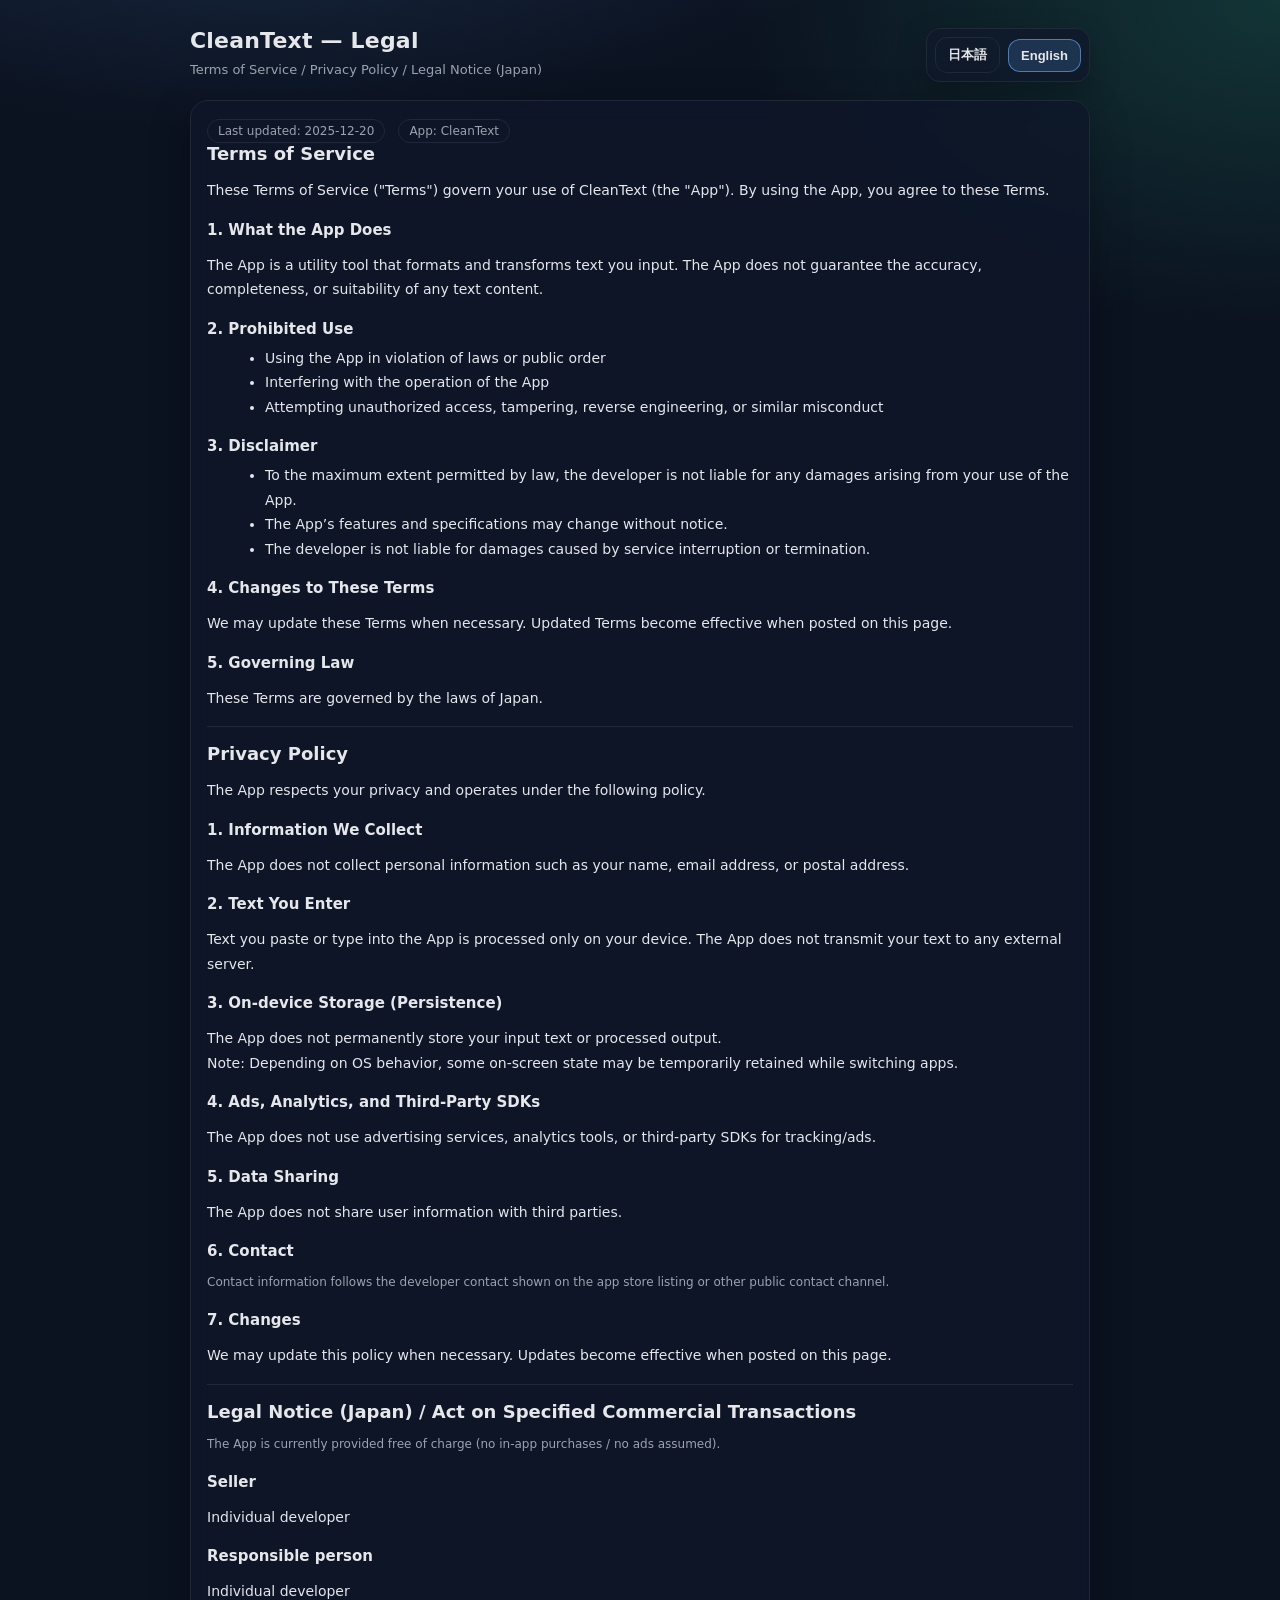
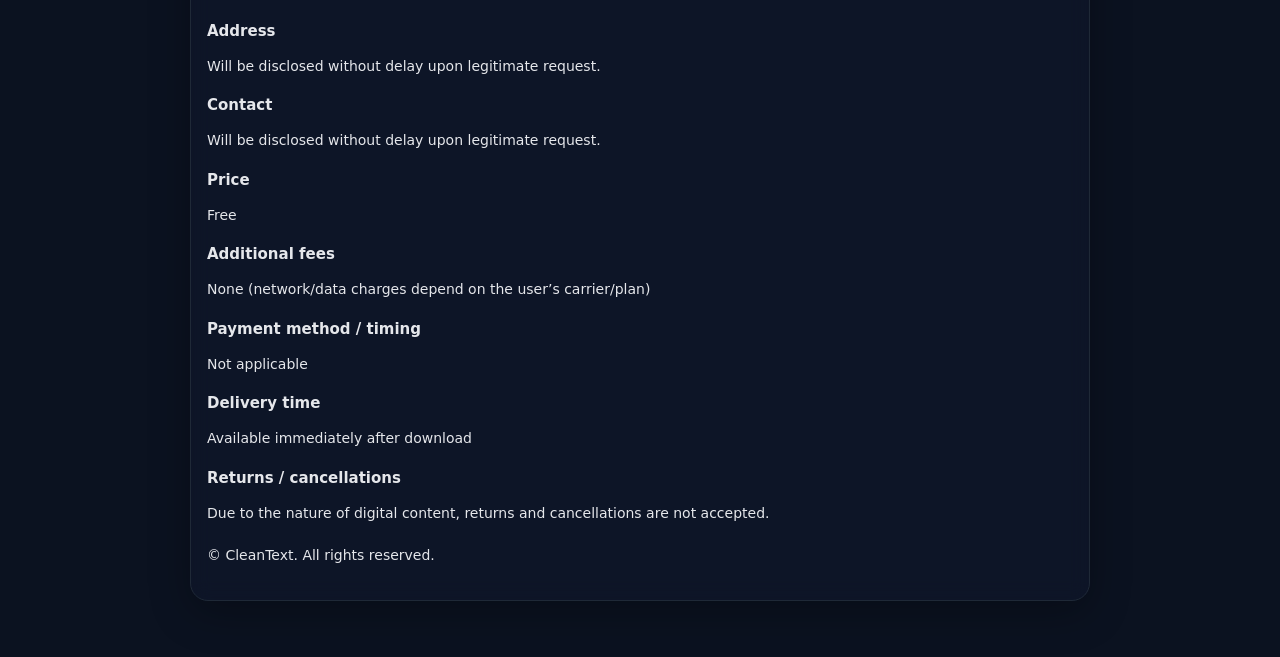
==== index.html @ 70aa7a96 "Add initial HTML structure for CleanText Legal" ====
<!doctype html>
<html lang="ja">
<head>
  <meta charset="utf-8" />
  <meta name="viewport" content="width=device-width,initial-scale=1" />
  <title>CleanText Legal</title>
  <meta name="robots" content="noindex" />
  <style>
    :root{
      --bg:#0b1220;
      --card:#0f172a;
      --text:#e5e7eb;
      --muted:#9ca3af;
      --border:#1f2937;
      --accent:#60a5fa;
      --accent2:#34d399;
    }
    body{
      margin:0;
      font-family: system-ui, -apple-system, Segoe UI, Roboto, Helvetica, Arial, "Noto Sans", "Apple Color Emoji","Segoe UI Emoji";
      background: radial-gradient(1200px 600px at 20% -10%, rgba(96,165,250,.22), transparent 60%),
                  radial-gradient(1000px 600px at 100% 0%, rgba(52,211,153,.18), transparent 55%),
                  var(--bg);
      color:var(--text);
    }
    .wrap{max-width:900px;margin:0 auto;padding:28px 16px 56px;}
    .top{
      display:flex;gap:12px;align-items:center;justify-content:space-between;
      margin-bottom:18px;flex-wrap:wrap;
    }
    .brand{display:flex;flex-direction:column;gap:6px}
    .brand h1{margin:0;font-size:22px;letter-spacing:.2px}
    .brand p{margin:0;color:var(--muted);font-size:13px}
    .lang{
      display:flex;gap:8px;align-items:center;
      background:rgba(15,23,42,.75);border:1px solid var(--border);
      padding:8px;border-radius:14px;
      box-shadow: 0 10px 30px rgba(0,0,0,.25);
    }
    .btn{
      border:1px solid var(--border);
      background:transparent;color:var(--text);
      padding:8px 12px;border-radius:12px;
      cursor:pointer;font-weight:600;font-size:13px;
    }
    .btn.active{
      border-color:rgba(96,165,250,.65);
      background:rgba(96,165,250,.18);
    }
    .card{
      background:rgba(15,23,42,.78);
      border:1px solid var(--border);
      border-radius:18px;
      padding:18px 16px;
      box-shadow: 0 12px 40px rgba(0,0,0,.28);
      backdrop-filter: blur(10px);
      margin-top:14px;
    }
    h2{margin:0 0 10px;font-size:18px}
    h3{margin:18px 0 8px;font-size:15px}
    p,li{color:var(--text);line-height:1.75;font-size:14px}
    .muted{color:var(--muted);font-size:12px}
    ul{margin:8px 0 0 18px}
    a{color:var(--accent);text-decoration:none}
    a:hover{text-decoration:underline}
    .footer{margin-top:18px;color:var(--muted);font-size:12px}
    .pill{
      display:inline-block;
      padding:4px 10px;
      border:1px solid var(--border);
      border-radius:999px;
      font-size:12px;
      color:var(--muted);
      margin-right:8px;
    }
    .divider{height:1px;background:var(--border);margin:16px 0;}
  </style>
</head>

<body>
  <div class="wrap">
    <div class="top">
      <div class="brand">
        <h1>CleanText — Legal</h1>
        <p class="muted">Terms of Service / Privacy Policy / Legal Notice (Japan)</p>
      </div>

      <div class="lang" role="tablist" aria-label="Language switch">
        <button class="btn" id="btn-ja" type="button">日本語</button>
        <button class="btn" id="btn-en" type="button">English</button>
      </div>
    </div>

    <!-- 日本語 -->
    <section id="content-ja" class="card" lang="ja">
      <div>
        <span class="pill">最終更新日：2025-12-20</span>
        <span class="pill">アプリ：CleanText</span>
      </div>

      <h2>利用規約</h2>
      <p>
        この利用規約（以下「本規約」）は、本アプリ「CleanText」（以下「本アプリ」）の利用条件を定めるものです。
        ユーザーは、本規約に同意した上で本アプリを利用するものとします。
      </p>

      <h3>第1条（サービス内容）</h3>
      <p>
        本アプリは、ユーザーが入力したテキストを整形・加工するためのツールです。
        本アプリは、入力テキストの内容や意味、正確性、有用性等を保証するものではありません。
      </p>

      <h3>第2条（禁止事項）</h3>
      <ul>
        <li>法令または公序良俗に違反する行為</li>
        <li>本アプリの運営を妨害する行為</li>
        <li>不正アクセス、改ざん、リバースエンジニアリング等の不正行為（またはその試み）</li>
      </ul>

      <h3>第3条（免責事項）</h3>
      <ul>
        <li>本アプリの利用によりユーザーに生じたいかなる損害についても、運営者は責任を負いません。</li>
        <li>本アプリの機能・仕様は予告なく変更される場合があります。</li>
        <li>本アプリの提供中断または終了により生じた損害についても、運営者は責任を負いません。</li>
      </ul>

      <h3>第4条（規約の変更）</h3>
      <p>
        運営者は、必要に応じて本規約を変更することができます。変更後の本規約は、本ページに掲載された時点で効力を生じます。
      </p>

      <h3>第5条（準拠法）</h3>
      <p>本規約は日本法に準拠します。</p>

      <div class="divider"></div>

      <h2>プライバシーポリシー</h2>
      <p>
        本アプリは、ユーザーのプライバシーを尊重し、以下の方針に基づいて運営されます。
      </p>

      <h3>1. 取得する情報</h3>
      <p>本アプリは、氏名、メールアドレス、住所等の個人情報を取得しません。</p>

      <h3>2. 入力テキストの取り扱い</h3>
      <p>
        本アプリで入力されたテキストは、端末内でのみ処理されます。入力テキストが外部サーバーへ送信されることはありません。
      </p>

      <h3>3. 端末内保存（永続化）について</h3>
      <p>
        本アプリは、入力テキストや処理結果を端末内に保存（永続化）しません。<br/>
        ※OSの仕様により、アプリ切り替え中の一時的な表示状態が保持される場合があります。
      </p>

      <h3>4. 広告・解析・外部SDK</h3>
      <p>
        本アプリは、広告配信サービス、利用状況解析ツール、外部SDK（分析・広告目的）を使用していません。
      </p>

      <h3>5. 第三者提供</h3>
      <p>本アプリは、ユーザーに関する情報を第三者へ提供しません。</p>

      <h3>6. お問い合わせ</h3>
      <p class="muted">
        ※連絡先（メール等）は、ストア上の開発者連絡先、または運営者の公開窓口に準じます。
      </p>

      <h3>7. 改定</h3>
      <p>本ポリシーは、必要に応じて変更される場合があります。変更後の内容は、本ページへの掲載時点から適用されます。</p>

      <div class="divider"></div>

      <h2>特定商取引法に基づく表記</h2>
      <p class="muted">※本アプリは現時点では無料で提供されています（アプリ内課金・広告なし想定）。</p>

      <h3>販売事業者名</h3>
      <p>個人開発者</p>

      <h3>運営責任者</h3>
      <p>個人開発者</p>

      <h3>所在地</h3>
      <p>請求があった場合、遅滞なく開示します。</p>

      <h3>連絡先</h3>
      <p>請求があった場合、遅滞なく開示します。</p>

      <h3>販売価格</h3>
      <p>無料</p>

      <h3>商品代金以外の必要料金</h3>
      <p>なし（通信費等はユーザーの契約内容に従います）</p>

      <h3>支払方法・支払時期</h3>
      <p>該当なし</p>

      <h3>提供時期</h3>
      <p>ダウンロード後、即時利用可能</p>

      <h3>返品・キャンセル</h3>
      <p>デジタルコンテンツの性質上、返品・キャンセルはできません。</p>

      <div class="footer">
        <p>© CleanText. All rights reserved.</p>
      </div>
    </section>

    <!-- English -->
    <section id="content-en" class="card" lang="en" style="display:none;">
      <div>
        <span class="pill">Last updated: 2025-12-20</span>
        <span class="pill">App: CleanText</span>
      </div>

      <h2>Terms of Service</h2>
      <p>
        These Terms of Service ("Terms") govern your use of CleanText (the "App").
        By using the App, you agree to these Terms.
      </p>

      <h3>1. What the App Does</h3>
      <p>
        The App is a utility tool that formats and transforms text you input.
        The App does not guarantee the accuracy, completeness, or suitability of any text content.
      </p>

      <h3>2. Prohibited Use</h3>
      <ul>
        <li>Using the App in violation of laws or public order</li>
        <li>Interfering with the operation of the App</li>
        <li>Attempting unauthorized access, tampering, reverse engineering, or similar misconduct</li>
      </ul>

      <h3>3. Disclaimer</h3>
      <ul>
        <li>To the maximum extent permitted by law, the developer is not liable for any damages arising from your use of the App.</li>
        <li>The App’s features and specifications may change without notice.</li>
        <li>The developer is not liable for damages caused by service interruption or termination.</li>
      </ul>

      <h3>4. Changes to These Terms</h3>
      <p>
        We may update these Terms when necessary. Updated Terms become effective when posted on this page.
      </p>

      <h3>5. Governing Law</h3>
      <p>These Terms are governed by the laws of Japan.</p>

      <div class="divider"></div>

      <h2>Privacy Policy</h2>
      <p>The App respects your privacy and operates under the following policy.</p>

      <h3>1. Information We Collect</h3>
      <p>The App does not collect personal information such as your name, email address, or postal address.</p>

      <h3>2. Text You Enter</h3>
      <p>
        Text you paste or type into the App is processed only on your device.
        The App does not transmit your text to any external server.
      </p>

      <h3>3. On-device Storage (Persistence)</h3>
      <p>
        The App does not permanently store your input text or processed output.<br/>
        Note: Depending on OS behavior, some on-screen state may be temporarily retained while switching apps.
      </p>

      <h3>4. Ads, Analytics, and Third-Party SDKs</h3>
      <p>The App does not use advertising services, analytics tools, or third-party SDKs for tracking/ads.</p>

      <h3>5. Data Sharing</h3>
      <p>The App does not share user information with third parties.</p>

      <h3>6. Contact</h3>
      <p class="muted">Contact information follows the developer contact shown on the app store listing or other public contact channel.</p>

      <h3>7. Changes</h3>
      <p>We may update this policy when necessary. Updates become effective when posted on this page.</p>

      <div class="divider"></div>

      <h2>Legal Notice (Japan) / Act on Specified Commercial Transactions</h2>
      <p class="muted">The App is currently provided free of charge (no in-app purchases / no ads assumed).</p>

      <h3>Seller</h3>
      <p>Individual developer</p>

      <h3>Responsible person</h3>
      <p>Individual developer</p>

      <h3>Address</h3>
      <p>Will be disclosed without delay upon legitimate request.</p>

      <h3>Contact</h3>
      <p>Will be disclosed without delay upon legitimate request.</p>

      <h3>Price</h3>
      <p>Free</p>

      <h3>Additional fees</h3>
      <p>None (network/data charges depend on the user’s carrier/plan)</p>

      <h3>Payment method / timing</h3>
      <p>Not applicable</p>

      <h3>Delivery time</h3>
      <p>Available immediately after download</p>

      <h3>Returns / cancellations</h3>
      <p>Due to the nature of digital content, returns and cancellations are not accepted.</p>

      <div class="footer">
        <p>© CleanText. All rights reserved.</p>
      </div>
    </section>

  </div>

  <script>
    const btnJa = document.getElementById('btn-ja');
    const btnEn = document.getElementById('btn-en');
    const ja = document.getElementById('content-ja');
    const en = document.getElementById('content-en');

    function setLang(lang){
      const isJa = lang === 'ja';
      ja.style.display = isJa ? '' : 'none';
      en.style.display = isJa ? 'none' : '';
      btnJa.classList.toggle('active', isJa);
      btnEn.classList.toggle('active', !isJa);
      document.documentElement.lang = isJa ? 'ja' : 'en';
      localStorage.setItem('cleantext_lang', lang);
    }

    btnJa.addEventListener('click', () => setLang('ja'));
    btnEn.addEventListener('click', () => setLang('en'));

    const saved = localStorage.getItem('cleantext_lang');
    const prefersJa = (navigator.language || '').toLowerCase().startsWith('ja');
    setLang(saved || (prefersJa ? 'ja' : 'en'));
  </script>
</body>
</html>
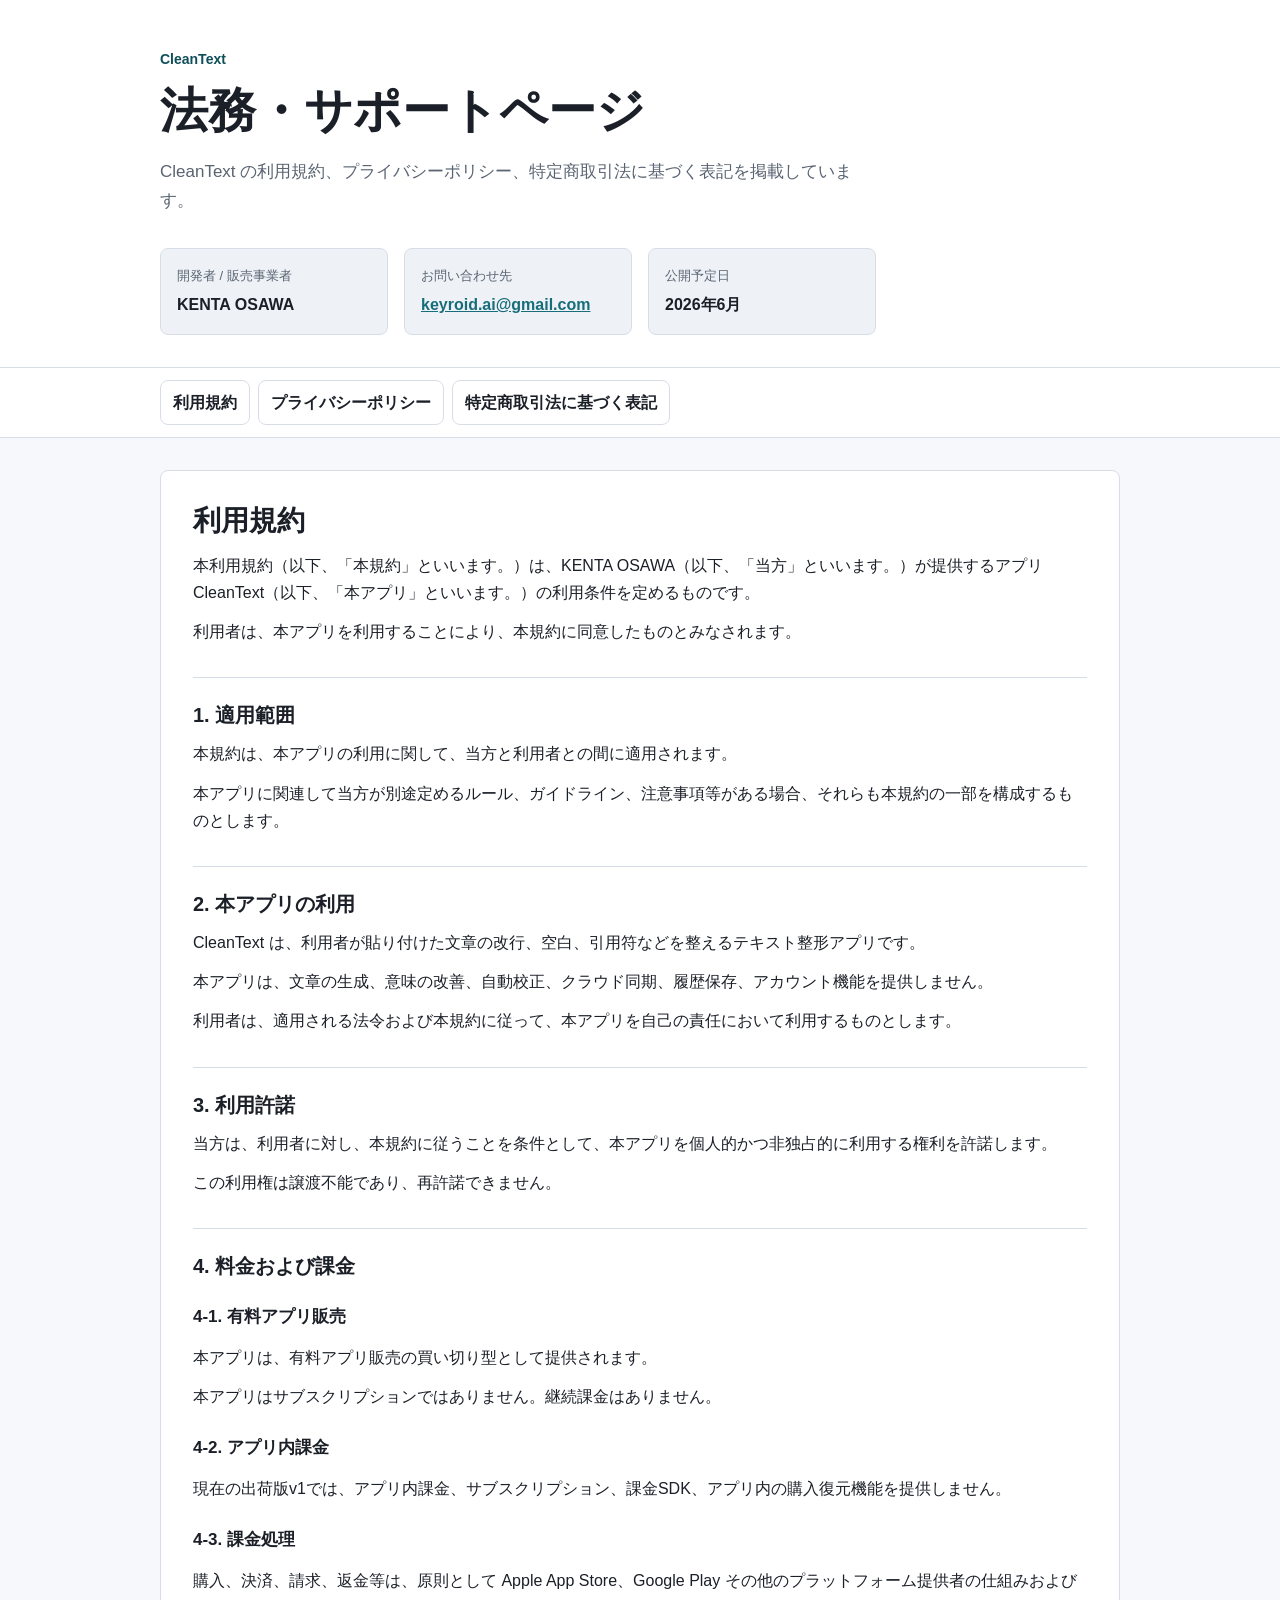
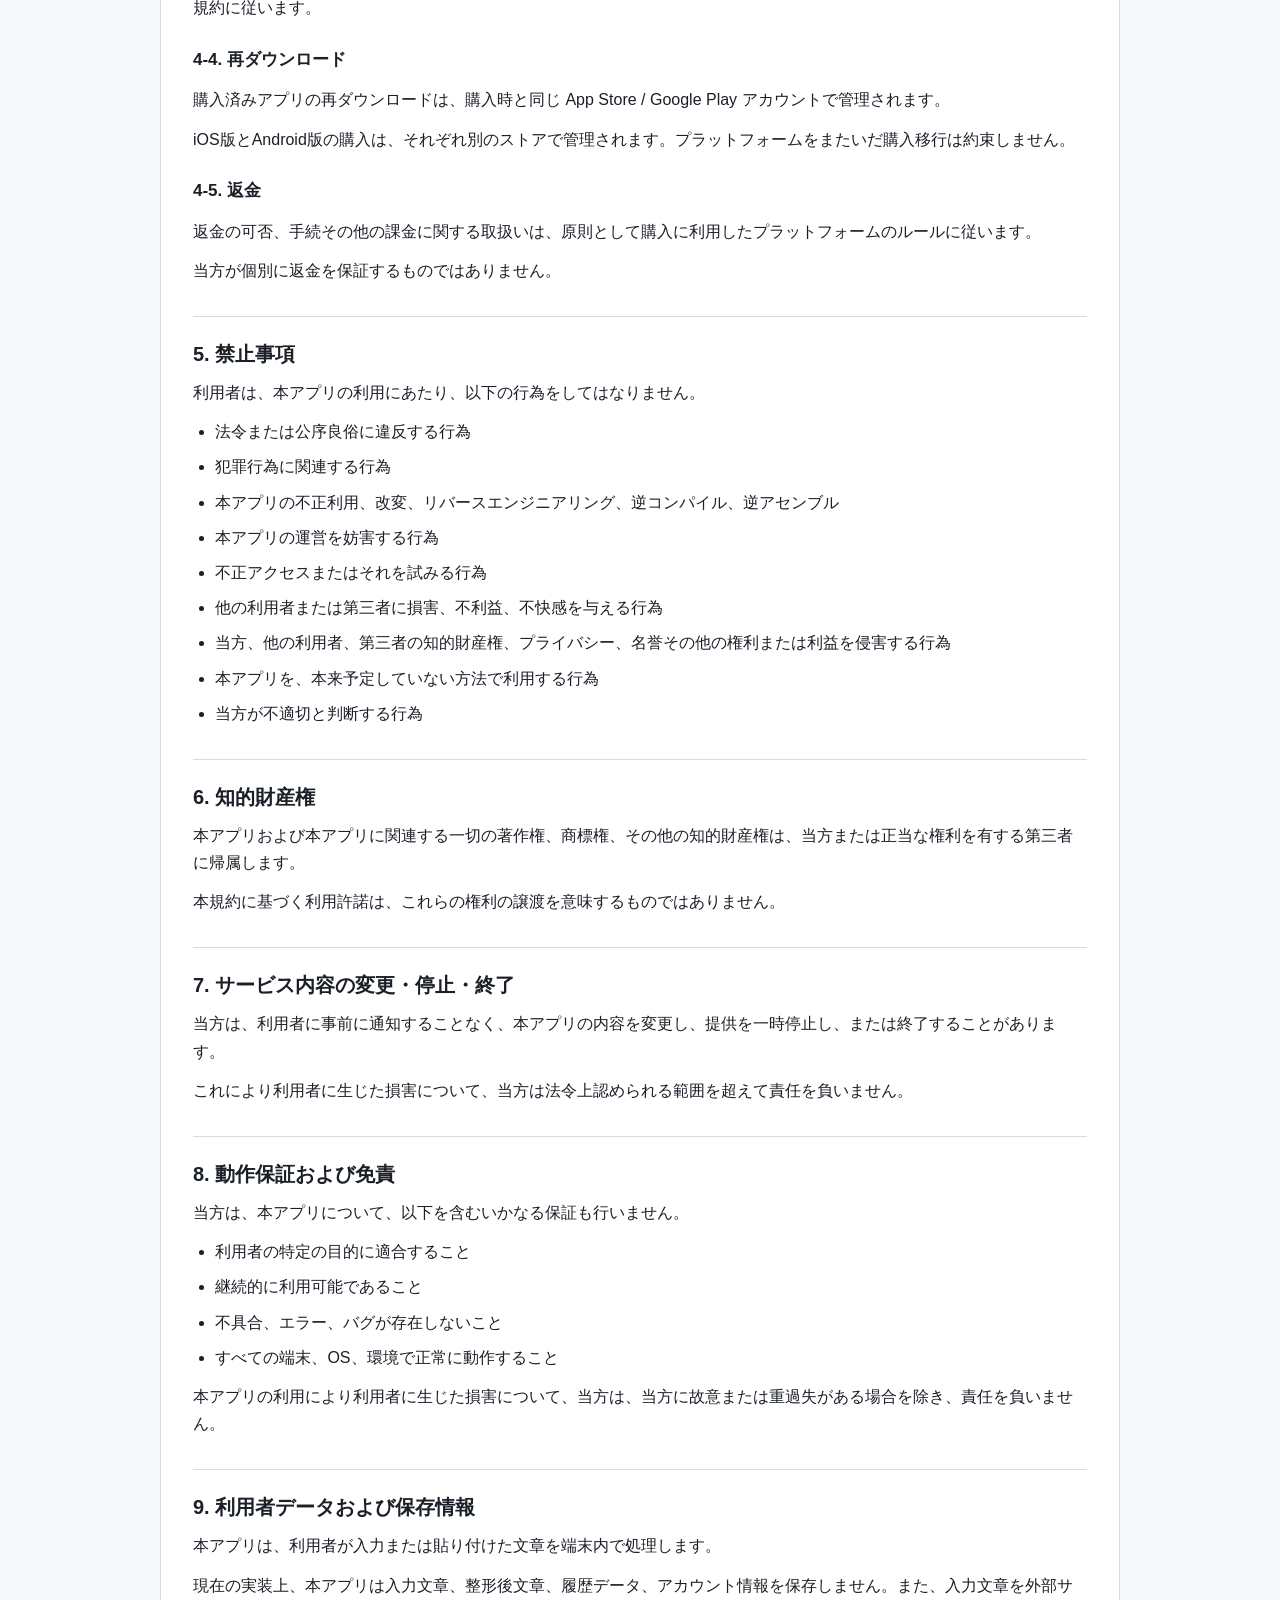
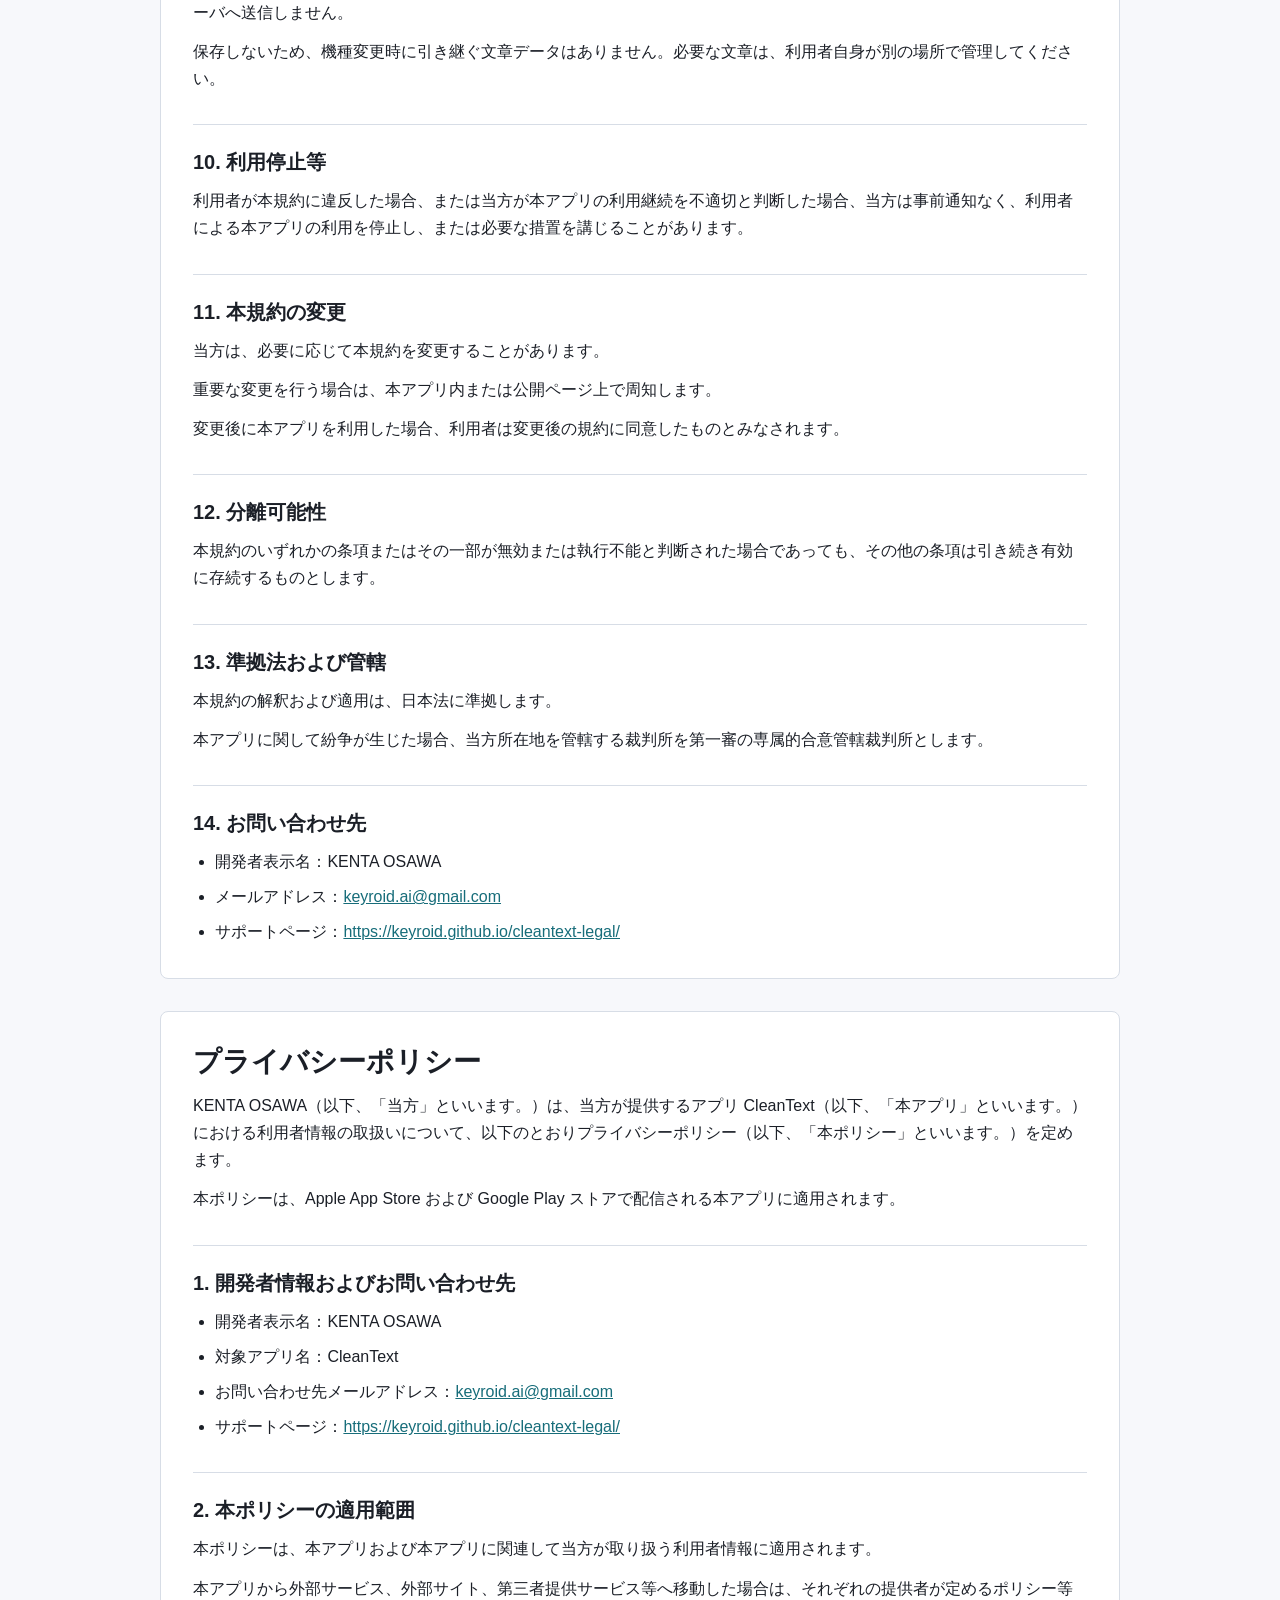
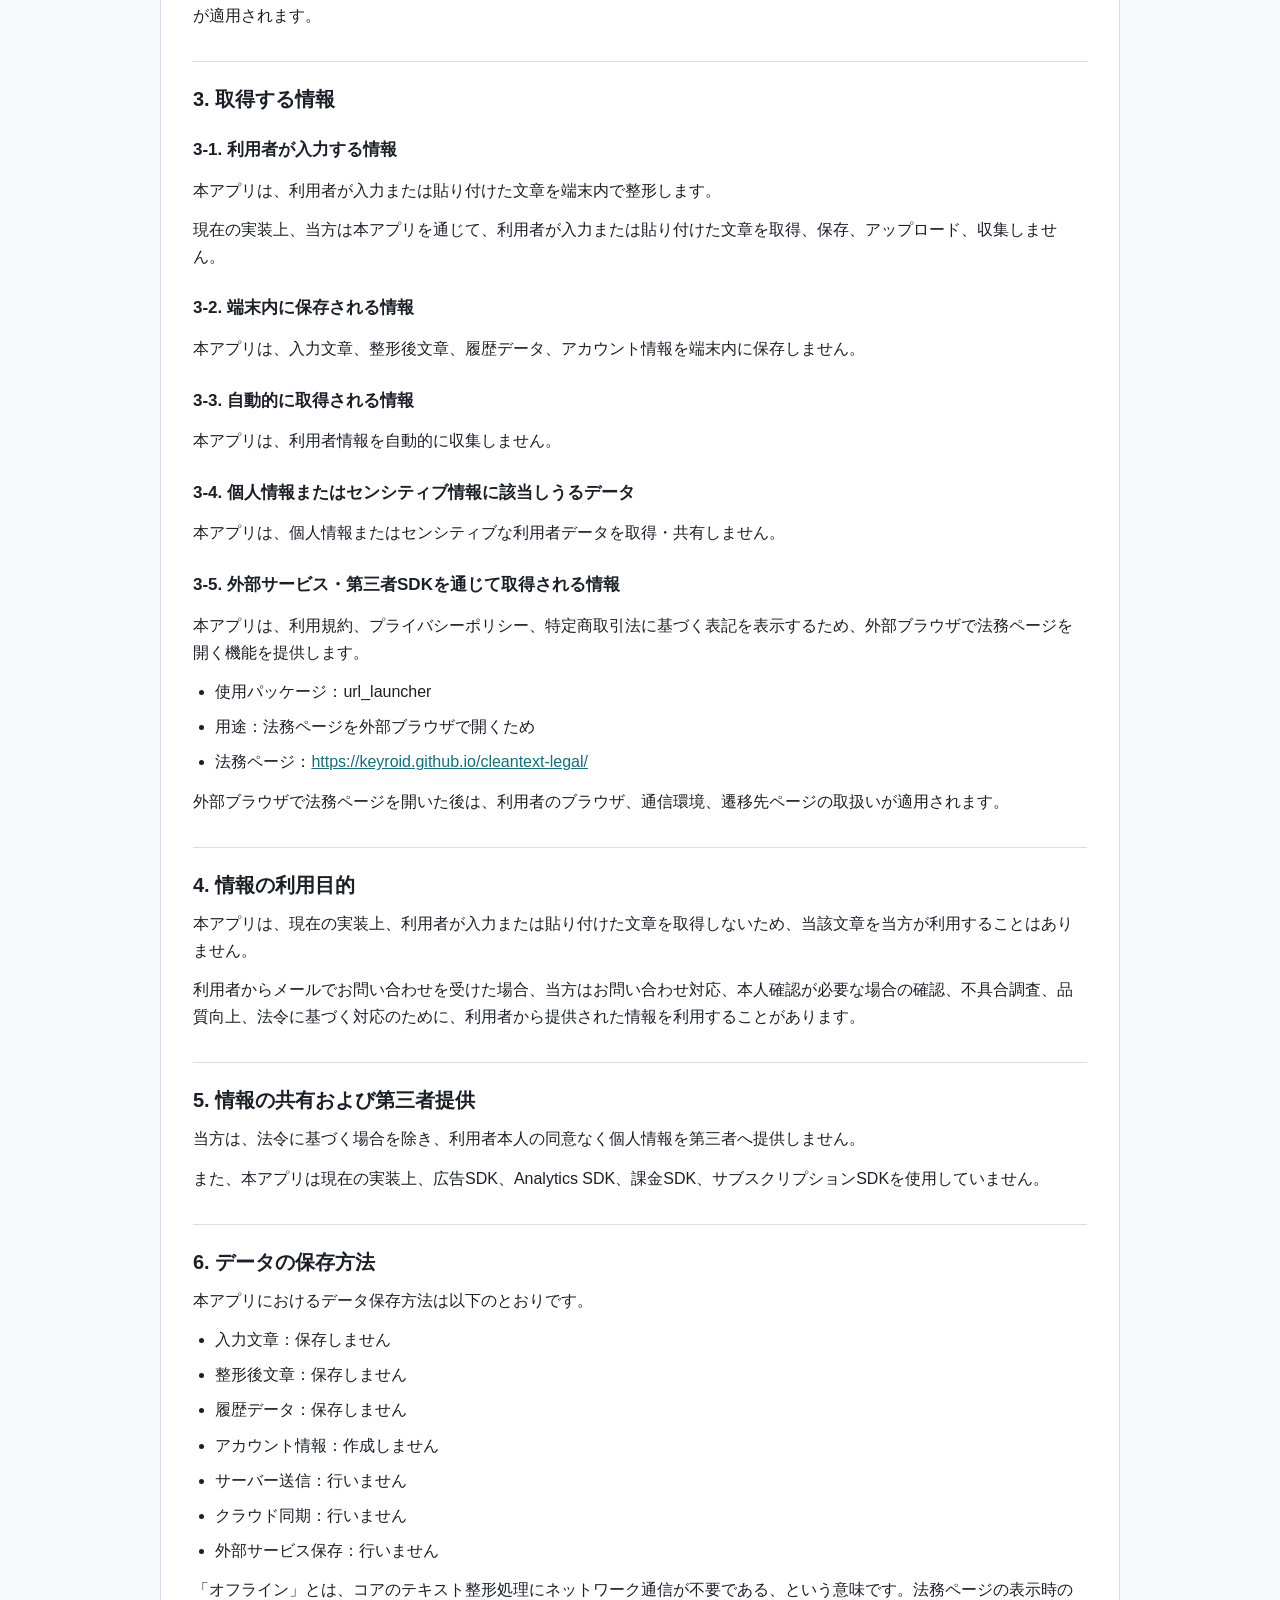
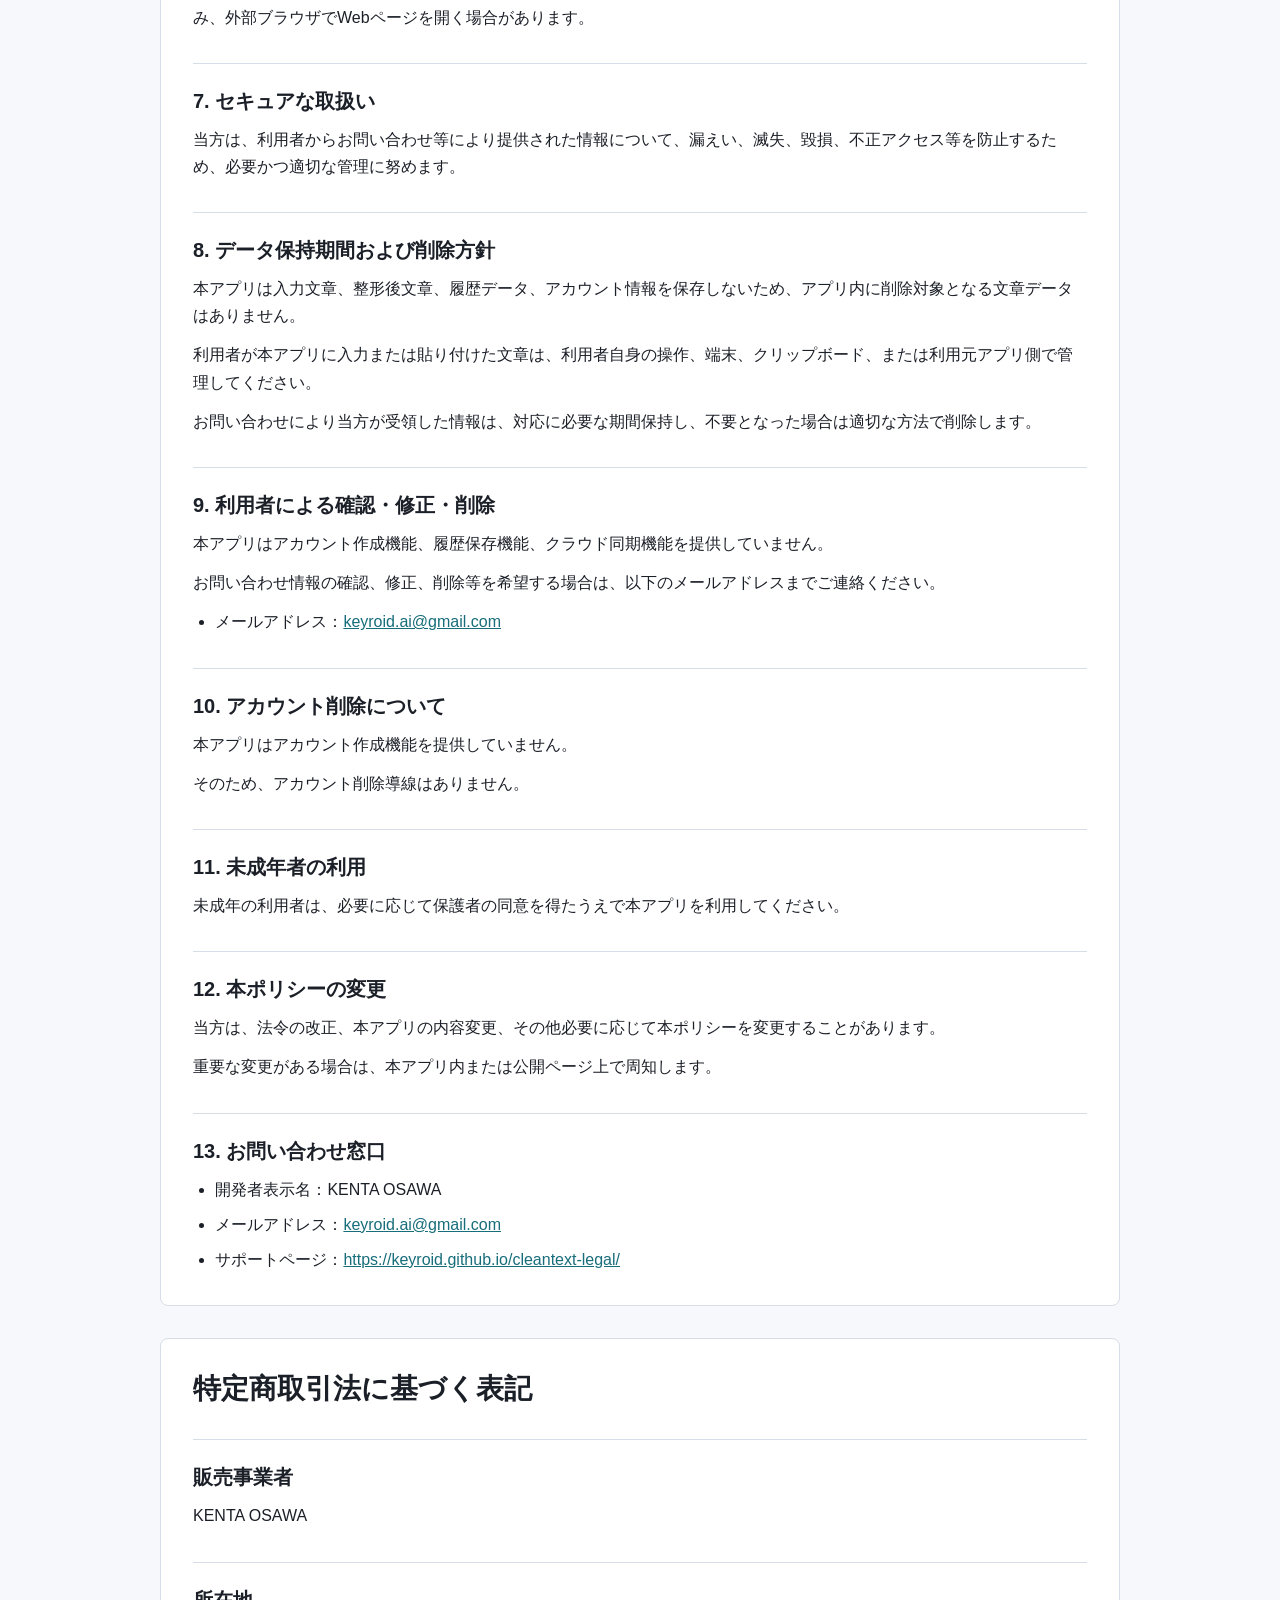
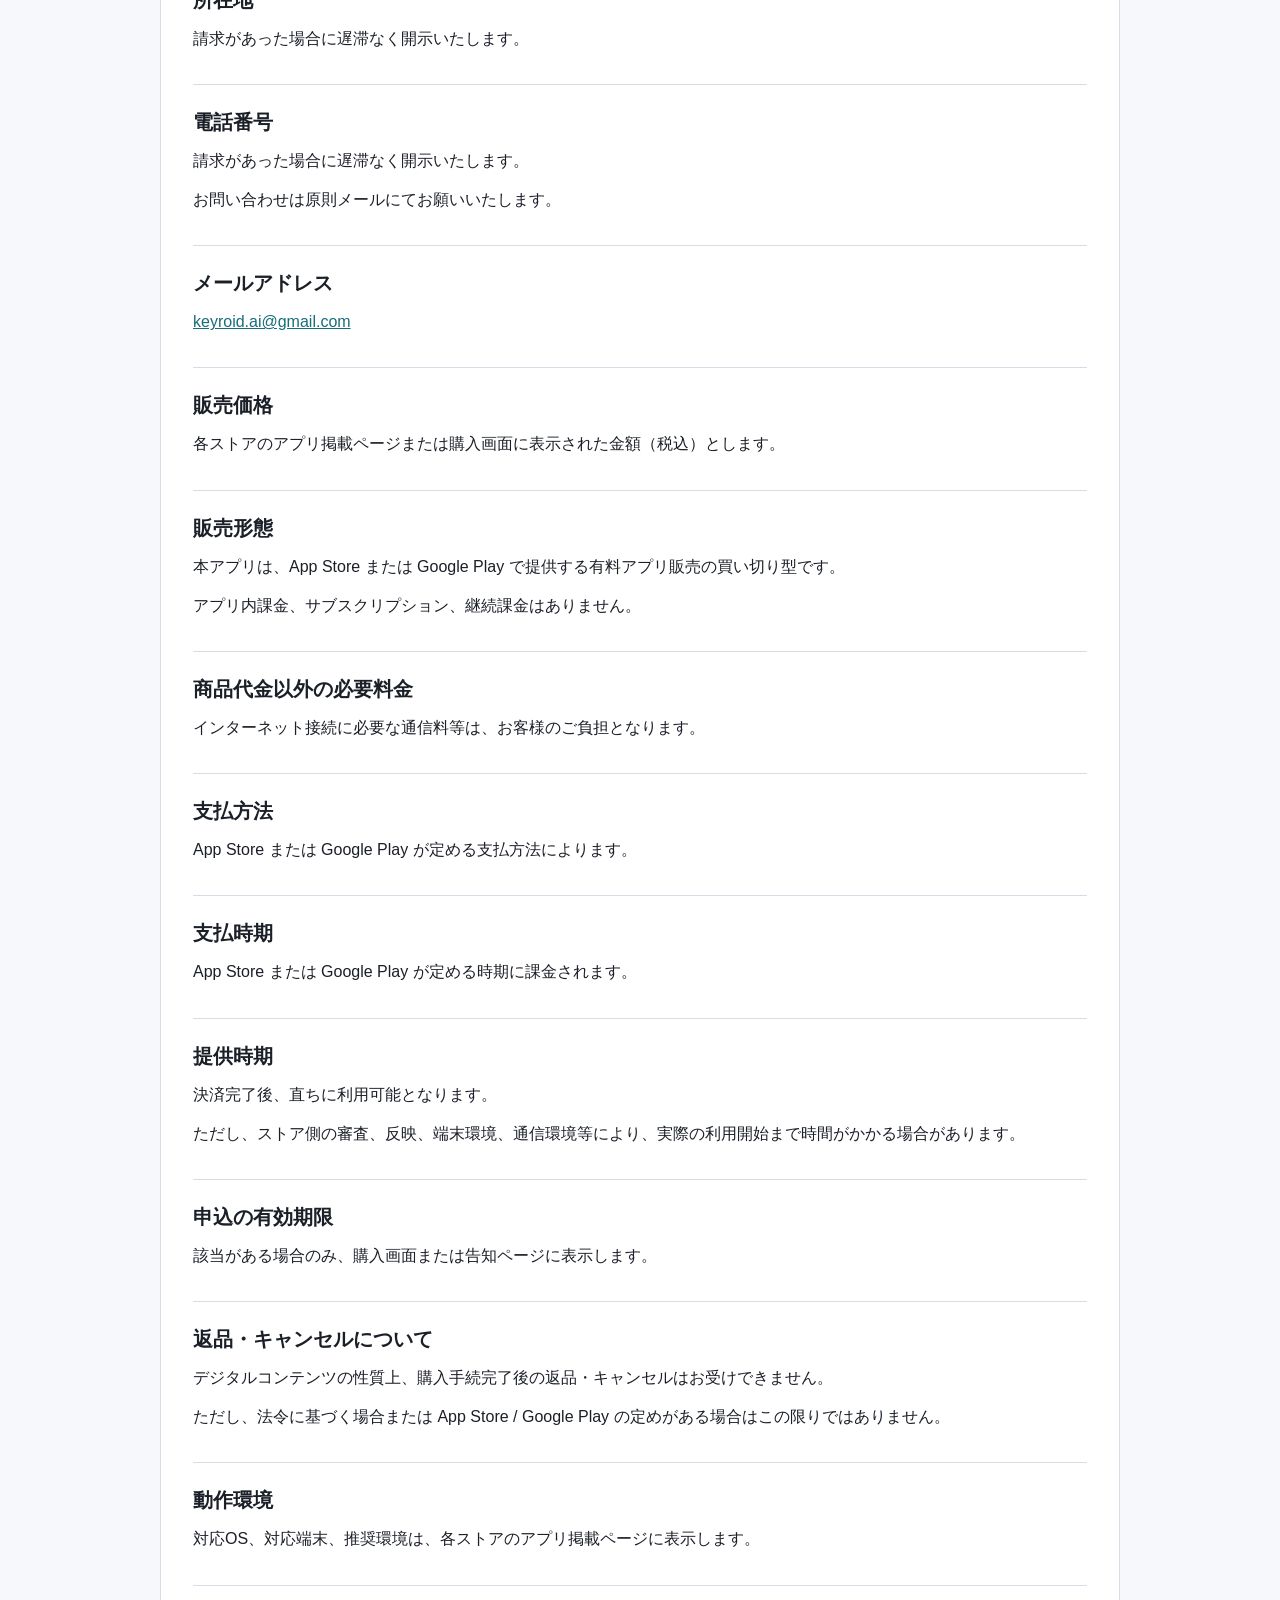
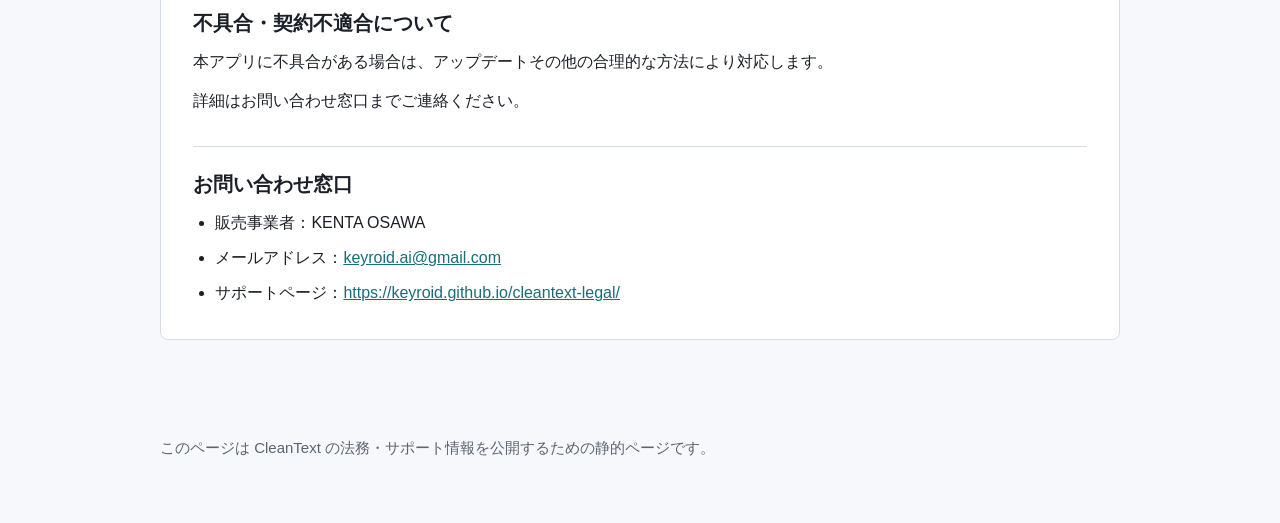
==== commit 3a5fbe87: "Update CleanText legal page" ====
--- a/index.html
+++ b/index.html
@@ -1,345 +1,542 @@
 <!doctype html>
 <html lang="ja">
-<head>
-  <meta charset="utf-8" />
-  <meta name="viewport" content="width=device-width,initial-scale=1" />
-  <title>CleanText Legal</title>
-  <meta name="robots" content="noindex" />
-  <style>
-    :root{
-      --bg:#0b1220;
-      --card:#0f172a;
-      --text:#e5e7eb;
-      --muted:#9ca3af;
-      --border:#1f2937;
-      --accent:#60a5fa;
-      --accent2:#34d399;
-    }
-    body{
-      margin:0;
-      font-family: system-ui, -apple-system, Segoe UI, Roboto, Helvetica, Arial, "Noto Sans", "Apple Color Emoji","Segoe UI Emoji";
-      background: radial-gradient(1200px 600px at 20% -10%, rgba(96,165,250,.22), transparent 60%),
-                  radial-gradient(1000px 600px at 100% 0%, rgba(52,211,153,.18), transparent 55%),
-                  var(--bg);
-      color:var(--text);
-    }
-    .wrap{max-width:900px;margin:0 auto;padding:28px 16px 56px;}
-    .top{
-      display:flex;gap:12px;align-items:center;justify-content:space-between;
-      margin-bottom:18px;flex-wrap:wrap;
-    }
-    .brand{display:flex;flex-direction:column;gap:6px}
-    .brand h1{margin:0;font-size:22px;letter-spacing:.2px}
-    .brand p{margin:0;color:var(--muted);font-size:13px}
-    .lang{
-      display:flex;gap:8px;align-items:center;
-      background:rgba(15,23,42,.75);border:1px solid var(--border);
-      padding:8px;border-radius:14px;
-      box-shadow: 0 10px 30px rgba(0,0,0,.25);
-    }
-    .btn{
-      border:1px solid var(--border);
-      background:transparent;color:var(--text);
-      padding:8px 12px;border-radius:12px;
-      cursor:pointer;font-weight:600;font-size:13px;
-    }
-    .btn.active{
-      border-color:rgba(96,165,250,.65);
-      background:rgba(96,165,250,.18);
-    }
-    .card{
-      background:rgba(15,23,42,.78);
-      border:1px solid var(--border);
-      border-radius:18px;
-      padding:18px 16px;
-      box-shadow: 0 12px 40px rgba(0,0,0,.28);
-      backdrop-filter: blur(10px);
-      margin-top:14px;
-    }
-    h2{margin:0 0 10px;font-size:18px}
-    h3{margin:18px 0 8px;font-size:15px}
-    p,li{color:var(--text);line-height:1.75;font-size:14px}
-    .muted{color:var(--muted);font-size:12px}
-    ul{margin:8px 0 0 18px}
-    a{color:var(--accent);text-decoration:none}
-    a:hover{text-decoration:underline}
-    .footer{margin-top:18px;color:var(--muted);font-size:12px}
-    .pill{
-      display:inline-block;
-      padding:4px 10px;
-      border:1px solid var(--border);
-      border-radius:999px;
-      font-size:12px;
-      color:var(--muted);
-      margin-right:8px;
-    }
-    .divider{height:1px;background:var(--border);margin:16px 0;}
-  </style>
-</head>
-
-<body>
-  <div class="wrap">
-    <div class="top">
-      <div class="brand">
-        <h1>CleanText — Legal</h1>
-        <p class="muted">Terms of Service / Privacy Policy / Legal Notice (Japan)</p>
+  <head>
+    <meta charset="utf-8">
+    <meta name="viewport" content="width=device-width, initial-scale=1">
+    <title>CleanText 法務・サポートページ</title>
+    <meta
+      name="description"
+      content="CleanText の利用規約、プライバシーポリシー、特定商取引法に基づく表記を掲載しています。"
+    >
+    <style>
+      :root {
+        color-scheme: light;
+        --background: #f7f8fb;
+        --surface: #ffffff;
+        --surface-muted: #eef2f6;
+        --text: #1b1f27;
+        --text-muted: #5a6472;
+        --border: #d7dde6;
+        --accent: #176d7a;
+        --accent-strong: #0f4f59;
+        --max-width: 960px;
+        --space-1: 4px;
+        --space-2: 8px;
+        --space-3: 12px;
+        --space-4: 16px;
+        --space-6: 24px;
+        --space-8: 32px;
+        --space-12: 48px;
+      }
+
+      * {
+        box-sizing: border-box;
+      }
+
+      html {
+        scroll-behavior: smooth;
+      }
+
+      body {
+        margin: 0;
+        background: var(--background);
+        color: var(--text);
+        font-family:
+          -apple-system, BlinkMacSystemFont, "Segoe UI", sans-serif;
+        font-size: 16px;
+        line-height: 1.7;
+      }
+
+      a {
+        color: var(--accent);
+      }
+
+      a:hover,
+      a:focus {
+        color: var(--accent-strong);
+      }
+
+      .page-header {
+        background: var(--surface);
+        border-bottom: 1px solid var(--border);
+      }
+
+      .header-inner,
+      main,
+      .page-footer {
+        width: min(100% - 32px, var(--max-width));
+        margin-inline: auto;
+      }
+
+      .header-inner {
+        padding: var(--space-12) 0 var(--space-8);
+      }
+
+      .eyebrow {
+        margin: 0 0 var(--space-2);
+        color: var(--accent-strong);
+        font-size: 0.875rem;
+        font-weight: 700;
+        letter-spacing: 0;
+      }
+
+      h1,
+      h2,
+      h3 {
+        line-height: 1.3;
+      }
+
+      h1 {
+        margin: 0;
+        font-size: clamp(2rem, 6vw, 3rem);
+      }
+
+      .lead {
+        max-width: 720px;
+        margin: var(--space-4) 0 0;
+        color: var(--text-muted);
+        font-size: 1.0625rem;
+      }
+
+      .summary {
+        display: grid;
+        grid-template-columns: repeat(4, minmax(0, 1fr));
+        gap: var(--space-4);
+        margin-top: var(--space-8);
+      }
+
+      .summary-item {
+        min-width: 0;
+        padding: var(--space-4);
+        border: 1px solid var(--border);
+        border-radius: 8px;
+        background: var(--surface-muted);
+      }
+
+      .summary-label {
+        margin: 0;
+        color: var(--text-muted);
+        font-size: 0.8125rem;
+      }
+
+      .summary-value {
+        margin: var(--space-1) 0 0;
+        overflow-wrap: anywhere;
+        font-weight: 700;
+      }
+
+      .document-nav {
+        position: sticky;
+        top: 0;
+        z-index: 1;
+        background: rgba(255, 255, 255, 0.96);
+        border-bottom: 1px solid var(--border);
+      }
+
+      .document-nav ul {
+        display: flex;
+        flex-wrap: wrap;
+        gap: var(--space-2);
+        width: min(100% - 32px, var(--max-width));
+        margin: 0 auto;
+        padding: var(--space-3) 0;
+        list-style: none;
+      }
+
+      .document-nav a {
+        display: inline-flex;
+        min-height: 44px;
+        align-items: center;
+        padding: var(--space-2) var(--space-3);
+        border: 1px solid var(--border);
+        border-radius: 8px;
+        background: var(--surface);
+        color: var(--text);
+        font-weight: 700;
+        text-decoration: none;
+      }
+
+      .document-nav a:hover,
+      .document-nav a:focus {
+        border-color: var(--accent);
+        color: var(--accent-strong);
+      }
+
+      main {
+        padding: var(--space-8) 0 var(--space-12);
+      }
+
+      .document {
+        margin-top: var(--space-8);
+        padding: var(--space-8);
+        border: 1px solid var(--border);
+        border-radius: 8px;
+        background: var(--surface);
+      }
+
+      .document:first-child {
+        margin-top: 0;
+      }
+
+      .document h2 {
+        margin: 0 0 var(--space-2);
+        font-size: 1.75rem;
+      }
+
+      .updated {
+        margin: 0 0 var(--space-6);
+        color: var(--text-muted);
+      }
+
+      .document h3 {
+        margin: var(--space-8) 0 var(--space-2);
+        padding-top: var(--space-6);
+        border-top: 1px solid var(--border);
+        font-size: 1.25rem;
+      }
+
+      .document h4 {
+        margin: var(--space-6) 0 var(--space-2);
+        font-size: 1.0625rem;
+      }
+
+      .document p,
+      .document ul {
+        margin-top: var(--space-3);
+        margin-bottom: 0;
+      }
+
+      .document ul {
+        padding-left: 1.4rem;
+      }
+
+      .document li + li {
+        margin-top: var(--space-2);
+      }
+
+      .notice {
+        margin: var(--space-6) 0 0;
+        padding: var(--space-4);
+        border-left: 4px solid var(--accent);
+        background: var(--surface-muted);
+      }
+
+      .page-footer {
+        padding: var(--space-8) 0 var(--space-12);
+        color: var(--text-muted);
+        font-size: 0.9375rem;
+      }
+
+      @media (max-width: 760px) {
+        .summary {
+          grid-template-columns: 1fr;
+        }
+
+        .document {
+          padding: var(--space-6) var(--space-4);
+        }
+      }
+    </style>
+  </head>
+  <body>
+    <header class="page-header">
+      <div class="header-inner">
+        <p class="eyebrow">CleanText</p>
+        <h1>法務・サポートページ</h1>
+        <p class="lead">
+          CleanText の利用規約、プライバシーポリシー、特定商取引法に基づく表記を掲載しています。
+        </p>
+        <div class="summary" aria-label="基本情報">
+          <div class="summary-item">
+            <p class="summary-label">開発者 / 販売事業者</p>
+            <p class="summary-value">KENTA OSAWA</p>
+          </div>
+          <div class="summary-item">
+            <p class="summary-label">お問い合わせ先</p>
+            <p class="summary-value">
+              <a href="mailto:keyroid.ai@gmail.com">keyroid.ai@gmail.com</a>
+            </p>
+          </div>
+          <div class="summary-item">
+            <p class="summary-label">公開予定日</p>
+            <p class="summary-value">2026年6月</p>
+          </div>
+        </div>
       </div>
-
-      <div class="lang" role="tablist" aria-label="Language switch">
-        <button class="btn" id="btn-ja" type="button">日本語</button>
-        <button class="btn" id="btn-en" type="button">English</button>
-      </div>
-    </div>
-
-    <!-- 日本語 -->
-    <section id="content-ja" class="card" lang="ja">
-      <div>
-        <span class="pill">最終更新日：2025-12-20</span>
-        <span class="pill">アプリ：CleanText</span>
-      </div>
-
-      <h2>利用規約</h2>
-      <p>
-        この利用規約（以下「本規約」）は、本アプリ「CleanText」（以下「本アプリ」）の利用条件を定めるものです。
-        ユーザーは、本規約に同意した上で本アプリを利用するものとします。
-      </p>
-
-      <h3>第1条（サービス内容）</h3>
-      <p>
-        本アプリは、ユーザーが入力したテキストを整形・加工するためのツールです。
-        本アプリは、入力テキストの内容や意味、正確性、有用性等を保証するものではありません。
-      </p>
-
-      <h3>第2条（禁止事項）</h3>
+    </header>
+
+    <nav class="document-nav" aria-label="文書一覧">
       <ul>
-        <li>法令または公序良俗に違反する行為</li>
-        <li>本アプリの運営を妨害する行為</li>
-        <li>不正アクセス、改ざん、リバースエンジニアリング等の不正行為（またはその試み）</li>
+        <li><a href="#terms">利用規約</a></li>
+        <li><a href="#privacy">プライバシーポリシー</a></li>
+        <li><a href="#commerce">特定商取引法に基づく表記</a></li>
       </ul>
-
-      <h3>第3条（免責事項）</h3>
-      <ul>
-        <li>本アプリの利用によりユーザーに生じたいかなる損害についても、運営者は責任を負いません。</li>
-        <li>本アプリの機能・仕様は予告なく変更される場合があります。</li>
-        <li>本アプリの提供中断または終了により生じた損害についても、運営者は責任を負いません。</li>
-      </ul>
-
-      <h3>第4条（規約の変更）</h3>
-      <p>
-        運営者は、必要に応じて本規約を変更することができます。変更後の本規約は、本ページに掲載された時点で効力を生じます。
-      </p>
-
-      <h3>第5条（準拠法）</h3>
-      <p>本規約は日本法に準拠します。</p>
-
-      <div class="divider"></div>
-
-      <h2>プライバシーポリシー</h2>
-      <p>
-        本アプリは、ユーザーのプライバシーを尊重し、以下の方針に基づいて運営されます。
-      </p>
-
-      <h3>1. 取得する情報</h3>
-      <p>本アプリは、氏名、メールアドレス、住所等の個人情報を取得しません。</p>
-
-      <h3>2. 入力テキストの取り扱い</h3>
-      <p>
-        本アプリで入力されたテキストは、端末内でのみ処理されます。入力テキストが外部サーバーへ送信されることはありません。
-      </p>
-
-      <h3>3. 端末内保存（永続化）について</h3>
-      <p>
-        本アプリは、入力テキストや処理結果を端末内に保存（永続化）しません。<br/>
-        ※OSの仕様により、アプリ切り替え中の一時的な表示状態が保持される場合があります。
-      </p>
-
-      <h3>4. 広告・解析・外部SDK</h3>
-      <p>
-        本アプリは、広告配信サービス、利用状況解析ツール、外部SDK（分析・広告目的）を使用していません。
-      </p>
-
-      <h3>5. 第三者提供</h3>
-      <p>本アプリは、ユーザーに関する情報を第三者へ提供しません。</p>
-
-      <h3>6. お問い合わせ</h3>
-      <p class="muted">
-        ※連絡先（メール等）は、ストア上の開発者連絡先、または運営者の公開窓口に準じます。
-      </p>
-
-      <h3>7. 改定</h3>
-      <p>本ポリシーは、必要に応じて変更される場合があります。変更後の内容は、本ページへの掲載時点から適用されます。</p>
-
-      <div class="divider"></div>
-
-      <h2>特定商取引法に基づく表記</h2>
-      <p class="muted">※本アプリは現時点では無料で提供されています（アプリ内課金・広告なし想定）。</p>
-
-      <h3>販売事業者名</h3>
-      <p>個人開発者</p>
-
-      <h3>運営責任者</h3>
-      <p>個人開発者</p>
-
-      <h3>所在地</h3>
-      <p>請求があった場合、遅滞なく開示します。</p>
-
-      <h3>連絡先</h3>
-      <p>請求があった場合、遅滞なく開示します。</p>
-
-      <h3>販売価格</h3>
-      <p>無料</p>
-
-      <h3>商品代金以外の必要料金</h3>
-      <p>なし（通信費等はユーザーの契約内容に従います）</p>
-
-      <h3>支払方法・支払時期</h3>
-      <p>該当なし</p>
-
-      <h3>提供時期</h3>
-      <p>ダウンロード後、即時利用可能</p>
-
-      <h3>返品・キャンセル</h3>
-      <p>デジタルコンテンツの性質上、返品・キャンセルはできません。</p>
-
-      <div class="footer">
-        <p>© CleanText. All rights reserved.</p>
-      </div>
-    </section>
-
-    <!-- English -->
-    <section id="content-en" class="card" lang="en" style="display:none;">
-      <div>
-        <span class="pill">Last updated: 2025-12-20</span>
-        <span class="pill">App: CleanText</span>
-      </div>
-
-      <h2>Terms of Service</h2>
-      <p>
-        These Terms of Service ("Terms") govern your use of CleanText (the "App").
-        By using the App, you agree to these Terms.
-      </p>
-
-      <h3>1. What the App Does</h3>
-      <p>
-        The App is a utility tool that formats and transforms text you input.
-        The App does not guarantee the accuracy, completeness, or suitability of any text content.
-      </p>
-
-      <h3>2. Prohibited Use</h3>
-      <ul>
-        <li>Using the App in violation of laws or public order</li>
-        <li>Interfering with the operation of the App</li>
-        <li>Attempting unauthorized access, tampering, reverse engineering, or similar misconduct</li>
-      </ul>
-
-      <h3>3. Disclaimer</h3>
-      <ul>
-        <li>To the maximum extent permitted by law, the developer is not liable for any damages arising from your use of the App.</li>
-        <li>The App’s features and specifications may change without notice.</li>
-        <li>The developer is not liable for damages caused by service interruption or termination.</li>
-      </ul>
-
-      <h3>4. Changes to These Terms</h3>
-      <p>
-        We may update these Terms when necessary. Updated Terms become effective when posted on this page.
-      </p>
-
-      <h3>5. Governing Law</h3>
-      <p>These Terms are governed by the laws of Japan.</p>
-
-      <div class="divider"></div>
-
-      <h2>Privacy Policy</h2>
-      <p>The App respects your privacy and operates under the following policy.</p>
-
-      <h3>1. Information We Collect</h3>
-      <p>The App does not collect personal information such as your name, email address, or postal address.</p>
-
-      <h3>2. Text You Enter</h3>
-      <p>
-        Text you paste or type into the App is processed only on your device.
-        The App does not transmit your text to any external server.
-      </p>
-
-      <h3>3. On-device Storage (Persistence)</h3>
-      <p>
-        The App does not permanently store your input text or processed output.<br/>
-        Note: Depending on OS behavior, some on-screen state may be temporarily retained while switching apps.
-      </p>
-
-      <h3>4. Ads, Analytics, and Third-Party SDKs</h3>
-      <p>The App does not use advertising services, analytics tools, or third-party SDKs for tracking/ads.</p>
-
-      <h3>5. Data Sharing</h3>
-      <p>The App does not share user information with third parties.</p>
-
-      <h3>6. Contact</h3>
-      <p class="muted">Contact information follows the developer contact shown on the app store listing or other public contact channel.</p>
-
-      <h3>7. Changes</h3>
-      <p>We may update this policy when necessary. Updates become effective when posted on this page.</p>
-
-      <div class="divider"></div>
-
-      <h2>Legal Notice (Japan) / Act on Specified Commercial Transactions</h2>
-      <p class="muted">The App is currently provided free of charge (no in-app purchases / no ads assumed).</p>
-
-      <h3>Seller</h3>
-      <p>Individual developer</p>
-
-      <h3>Responsible person</h3>
-      <p>Individual developer</p>
-
-      <h3>Address</h3>
-      <p>Will be disclosed without delay upon legitimate request.</p>
-
-      <h3>Contact</h3>
-      <p>Will be disclosed without delay upon legitimate request.</p>
-
-      <h3>Price</h3>
-      <p>Free</p>
-
-      <h3>Additional fees</h3>
-      <p>None (network/data charges depend on the user’s carrier/plan)</p>
-
-      <h3>Payment method / timing</h3>
-      <p>Not applicable</p>
-
-      <h3>Delivery time</h3>
-      <p>Available immediately after download</p>
-
-      <h3>Returns / cancellations</h3>
-      <p>Due to the nature of digital content, returns and cancellations are not accepted.</p>
-
-      <div class="footer">
-        <p>© CleanText. All rights reserved.</p>
-      </div>
-    </section>
-
-  </div>
-
-  <script>
-    const btnJa = document.getElementById('btn-ja');
-    const btnEn = document.getElementById('btn-en');
-    const ja = document.getElementById('content-ja');
-    const en = document.getElementById('content-en');
-
-    function setLang(lang){
-      const isJa = lang === 'ja';
-      ja.style.display = isJa ? '' : 'none';
-      en.style.display = isJa ? 'none' : '';
-      btnJa.classList.toggle('active', isJa);
-      btnEn.classList.toggle('active', !isJa);
-      document.documentElement.lang = isJa ? 'ja' : 'en';
-      localStorage.setItem('cleantext_lang', lang);
-    }
-
-    btnJa.addEventListener('click', () => setLang('ja'));
-    btnEn.addEventListener('click', () => setLang('en'));
-
-    const saved = localStorage.getItem('cleantext_lang');
-    const prefersJa = (navigator.language || '').toLowerCase().startsWith('ja');
-    setLang(saved || (prefersJa ? 'ja' : 'en'));
-  </script>
-</body>
+    </nav>
+
+    <main>
+      <article id="terms" class="document">
+        <h2>利用規約</h2>
+
+        <p>
+          本利用規約（以下、「本規約」といいます。）は、KENTA OSAWA（以下、「当方」といいます。）が提供するアプリ CleanText（以下、「本アプリ」といいます。）の利用条件を定めるものです。
+        </p>
+        <p>利用者は、本アプリを利用することにより、本規約に同意したものとみなされます。</p>
+
+        <h3>1. 適用範囲</h3>
+        <p>本規約は、本アプリの利用に関して、当方と利用者との間に適用されます。</p>
+        <p>
+          本アプリに関連して当方が別途定めるルール、ガイドライン、注意事項等がある場合、それらも本規約の一部を構成するものとします。
+        </p>
+
+        <h3>2. 本アプリの利用</h3>
+        <p>CleanText は、利用者が貼り付けた文章の改行、空白、引用符などを整えるテキスト整形アプリです。</p>
+        <p>
+          本アプリは、文章の生成、意味の改善、自動校正、クラウド同期、履歴保存、アカウント機能を提供しません。
+        </p>
+        <p>利用者は、適用される法令および本規約に従って、本アプリを自己の責任において利用するものとします。</p>
+
+        <h3>3. 利用許諾</h3>
+        <p>当方は、利用者に対し、本規約に従うことを条件として、本アプリを個人的かつ非独占的に利用する権利を許諾します。</p>
+        <p>この利用権は譲渡不能であり、再許諾できません。</p>
+
+        <h3>4. 料金および課金</h3>
+        <h4>4-1. 有料アプリ販売</h4>
+        <p>本アプリは、有料アプリ販売の買い切り型として提供されます。</p>
+        <p>本アプリはサブスクリプションではありません。継続課金はありません。</p>
+
+        <h4>4-2. アプリ内課金</h4>
+        <p>現在の出荷版v1では、アプリ内課金、サブスクリプション、課金SDK、アプリ内の購入復元機能を提供しません。</p>
+
+        <h4>4-3. 課金処理</h4>
+        <p>購入、決済、請求、返金等は、原則として Apple App Store、Google Play その他のプラットフォーム提供者の仕組みおよび規約に従います。</p>
+
+        <h4>4-4. 再ダウンロード</h4>
+        <p>購入済みアプリの再ダウンロードは、購入時と同じ App Store / Google Play アカウントで管理されます。</p>
+        <p>iOS版とAndroid版の購入は、それぞれ別のストアで管理されます。プラットフォームをまたいだ購入移行は約束しません。</p>
+
+        <h4>4-5. 返金</h4>
+        <p>返金の可否、手続その他の課金に関する取扱いは、原則として購入に利用したプラットフォームのルールに従います。</p>
+        <p>当方が個別に返金を保証するものではありません。</p>
+
+        <h3>5. 禁止事項</h3>
+        <p>利用者は、本アプリの利用にあたり、以下の行為をしてはなりません。</p>
+        <ul>
+          <li>法令または公序良俗に違反する行為</li>
+          <li>犯罪行為に関連する行為</li>
+          <li>本アプリの不正利用、改変、リバースエンジニアリング、逆コンパイル、逆アセンブル</li>
+          <li>本アプリの運営を妨害する行為</li>
+          <li>不正アクセスまたはそれを試みる行為</li>
+          <li>他の利用者または第三者に損害、不利益、不快感を与える行為</li>
+          <li>当方、他の利用者、第三者の知的財産権、プライバシー、名誉その他の権利または利益を侵害する行為</li>
+          <li>本アプリを、本来予定していない方法で利用する行為</li>
+          <li>当方が不適切と判断する行為</li>
+        </ul>
+
+        <h3>6. 知的財産権</h3>
+        <p>本アプリおよび本アプリに関連する一切の著作権、商標権、その他の知的財産権は、当方または正当な権利を有する第三者に帰属します。</p>
+        <p>本規約に基づく利用許諾は、これらの権利の譲渡を意味するものではありません。</p>
+
+        <h3>7. サービス内容の変更・停止・終了</h3>
+        <p>当方は、利用者に事前に通知することなく、本アプリの内容を変更し、提供を一時停止し、または終了することがあります。</p>
+        <p>これにより利用者に生じた損害について、当方は法令上認められる範囲を超えて責任を負いません。</p>
+
+        <h3>8. 動作保証および免責</h3>
+        <p>当方は、本アプリについて、以下を含むいかなる保証も行いません。</p>
+        <ul>
+          <li>利用者の特定の目的に適合すること</li>
+          <li>継続的に利用可能であること</li>
+          <li>不具合、エラー、バグが存在しないこと</li>
+          <li>すべての端末、OS、環境で正常に動作すること</li>
+        </ul>
+        <p>本アプリの利用により利用者に生じた損害について、当方は、当方に故意または重過失がある場合を除き、責任を負いません。</p>
+
+        <h3>9. 利用者データおよび保存情報</h3>
+        <p>本アプリは、利用者が入力または貼り付けた文章を端末内で処理します。</p>
+        <p>現在の実装上、本アプリは入力文章、整形後文章、履歴データ、アカウント情報を保存しません。また、入力文章を外部サーバへ送信しません。</p>
+        <p>保存しないため、機種変更時に引き継ぐ文章データはありません。必要な文章は、利用者自身が別の場所で管理してください。</p>
+
+        <h3>10. 利用停止等</h3>
+        <p>利用者が本規約に違反した場合、または当方が本アプリの利用継続を不適切と判断した場合、当方は事前通知なく、利用者による本アプリの利用を停止し、または必要な措置を講じることがあります。</p>
+
+        <h3>11. 本規約の変更</h3>
+        <p>当方は、必要に応じて本規約を変更することがあります。</p>
+        <p>重要な変更を行う場合は、本アプリ内または公開ページ上で周知します。</p>
+        <p>変更後に本アプリを利用した場合、利用者は変更後の規約に同意したものとみなされます。</p>
+
+        <h3>12. 分離可能性</h3>
+        <p>本規約のいずれかの条項またはその一部が無効または執行不能と判断された場合であっても、その他の条項は引き続き有効に存続するものとします。</p>
+
+        <h3>13. 準拠法および管轄</h3>
+        <p>本規約の解釈および適用は、日本法に準拠します。</p>
+        <p>本アプリに関して紛争が生じた場合、当方所在地を管轄する裁判所を第一審の専属的合意管轄裁判所とします。</p>
+
+        <h3>14. お問い合わせ先</h3>
+        <ul>
+          <li>開発者表示名：KENTA OSAWA</li>
+          <li>メールアドレス：<a href="mailto:keyroid.ai@gmail.com">keyroid.ai@gmail.com</a></li>
+          <li>サポートページ：<a href="https://keyroid.github.io/cleantext-legal/">https://keyroid.github.io/cleantext-legal/</a></li>
+        </ul>
+      </article>
+
+      <article id="privacy" class="document">
+        <h2>プライバシーポリシー</h2>
+
+        <p>
+          KENTA OSAWA（以下、「当方」といいます。）は、当方が提供するアプリ CleanText（以下、「本アプリ」といいます。）における利用者情報の取扱いについて、以下のとおりプライバシーポリシー（以下、「本ポリシー」といいます。）を定めます。
+        </p>
+        <p>本ポリシーは、Apple App Store および Google Play ストアで配信される本アプリに適用されます。</p>
+
+        <h3>1. 開発者情報およびお問い合わせ先</h3>
+        <ul>
+          <li>開発者表示名：KENTA OSAWA</li>
+          <li>対象アプリ名：CleanText</li>
+          <li>お問い合わせ先メールアドレス：<a href="mailto:keyroid.ai@gmail.com">keyroid.ai@gmail.com</a></li>
+          <li>サポートページ：<a href="https://keyroid.github.io/cleantext-legal/">https://keyroid.github.io/cleantext-legal/</a></li>
+        </ul>
+
+        <h3>2. 本ポリシーの適用範囲</h3>
+        <p>本ポリシーは、本アプリおよび本アプリに関連して当方が取り扱う利用者情報に適用されます。</p>
+        <p>本アプリから外部サービス、外部サイト、第三者提供サービス等へ移動した場合は、それぞれの提供者が定めるポリシー等が適用されます。</p>
+
+        <h3>3. 取得する情報</h3>
+        <h4>3-1. 利用者が入力する情報</h4>
+        <p>本アプリは、利用者が入力または貼り付けた文章を端末内で整形します。</p>
+        <p>現在の実装上、当方は本アプリを通じて、利用者が入力または貼り付けた文章を取得、保存、アップロード、収集しません。</p>
+
+        <h4>3-2. 端末内に保存される情報</h4>
+        <p>本アプリは、入力文章、整形後文章、履歴データ、アカウント情報を端末内に保存しません。</p>
+
+        <h4>3-3. 自動的に取得される情報</h4>
+        <p>本アプリは、利用者情報を自動的に収集しません。</p>
+
+        <h4>3-4. 個人情報またはセンシティブ情報に該当しうるデータ</h4>
+        <p>本アプリは、個人情報またはセンシティブな利用者データを取得・共有しません。</p>
+
+        <h4>3-5. 外部サービス・第三者SDKを通じて取得される情報</h4>
+        <p>本アプリは、利用規約、プライバシーポリシー、特定商取引法に基づく表記を表示するため、外部ブラウザで法務ページを開く機能を提供します。</p>
+        <ul>
+          <li>使用パッケージ：url_launcher</li>
+          <li>用途：法務ページを外部ブラウザで開くため</li>
+          <li>法務ページ：<a href="https://keyroid.github.io/cleantext-legal/">https://keyroid.github.io/cleantext-legal/</a></li>
+        </ul>
+        <p>外部ブラウザで法務ページを開いた後は、利用者のブラウザ、通信環境、遷移先ページの取扱いが適用されます。</p>
+
+        <h3>4. 情報の利用目的</h3>
+        <p>本アプリは、現在の実装上、利用者が入力または貼り付けた文章を取得しないため、当該文章を当方が利用することはありません。</p>
+        <p>利用者からメールでお問い合わせを受けた場合、当方はお問い合わせ対応、本人確認が必要な場合の確認、不具合調査、品質向上、法令に基づく対応のために、利用者から提供された情報を利用することがあります。</p>
+
+        <h3>5. 情報の共有および第三者提供</h3>
+        <p>当方は、法令に基づく場合を除き、利用者本人の同意なく個人情報を第三者へ提供しません。</p>
+        <p>また、本アプリは現在の実装上、広告SDK、Analytics SDK、課金SDK、サブスクリプションSDKを使用していません。</p>
+
+        <h3>6. データの保存方法</h3>
+        <p>本アプリにおけるデータ保存方法は以下のとおりです。</p>
+        <ul>
+          <li>入力文章：保存しません</li>
+          <li>整形後文章：保存しません</li>
+          <li>履歴データ：保存しません</li>
+          <li>アカウント情報：作成しません</li>
+          <li>サーバー送信：行いません</li>
+          <li>クラウド同期：行いません</li>
+          <li>外部サービス保存：行いません</li>
+        </ul>
+        <p>「オフライン」とは、コアのテキスト整形処理にネットワーク通信が不要である、という意味です。法務ページの表示時のみ、外部ブラウザでWebページを開く場合があります。</p>
+
+        <h3>7. セキュアな取扱い</h3>
+        <p>当方は、利用者からお問い合わせ等により提供された情報について、漏えい、滅失、毀損、不正アクセス等を防止するため、必要かつ適切な管理に努めます。</p>
+
+        <h3>8. データ保持期間および削除方針</h3>
+        <p>本アプリは入力文章、整形後文章、履歴データ、アカウント情報を保存しないため、アプリ内に削除対象となる文章データはありません。</p>
+        <p>利用者が本アプリに入力または貼り付けた文章は、利用者自身の操作、端末、クリップボード、または利用元アプリ側で管理してください。</p>
+        <p>お問い合わせにより当方が受領した情報は、対応に必要な期間保持し、不要となった場合は適切な方法で削除します。</p>
+
+        <h3>9. 利用者による確認・修正・削除</h3>
+        <p>本アプリはアカウント作成機能、履歴保存機能、クラウド同期機能を提供していません。</p>
+        <p>お問い合わせ情報の確認、修正、削除等を希望する場合は、以下のメールアドレスまでご連絡ください。</p>
+        <ul>
+          <li>メールアドレス：<a href="mailto:keyroid.ai@gmail.com">keyroid.ai@gmail.com</a></li>
+        </ul>
+
+        <h3>10. アカウント削除について</h3>
+        <p>本アプリはアカウント作成機能を提供していません。</p>
+        <p>そのため、アカウント削除導線はありません。</p>
+
+        <h3>11. 未成年者の利用</h3>
+        <p>未成年の利用者は、必要に応じて保護者の同意を得たうえで本アプリを利用してください。</p>
+
+        <h3>12. 本ポリシーの変更</h3>
+        <p>当方は、法令の改正、本アプリの内容変更、その他必要に応じて本ポリシーを変更することがあります。</p>
+        <p>重要な変更がある場合は、本アプリ内または公開ページ上で周知します。</p>
+
+        <h3>13. お問い合わせ窓口</h3>
+        <ul>
+          <li>開発者表示名：KENTA OSAWA</li>
+          <li>メールアドレス：<a href="mailto:keyroid.ai@gmail.com">keyroid.ai@gmail.com</a></li>
+          <li>サポートページ：<a href="https://keyroid.github.io/cleantext-legal/">https://keyroid.github.io/cleantext-legal/</a></li>
+        </ul>
+      </article>
+
+      <article id="commerce" class="document">
+        <h2>特定商取引法に基づく表記</h2>
+
+        <h3>販売事業者</h3>
+        <p>KENTA OSAWA</p>
+
+        <h3>所在地</h3>
+        <p>請求があった場合に遅滞なく開示いたします。</p>
+
+        <h3>電話番号</h3>
+        <p>請求があった場合に遅滞なく開示いたします。</p>
+        <p>お問い合わせは原則メールにてお願いいたします。</p>
+
+        <h3>メールアドレス</h3>
+        <p><a href="mailto:keyroid.ai@gmail.com">keyroid.ai@gmail.com</a></p>
+
+        <h3>販売価格</h3>
+        <p>各ストアのアプリ掲載ページまたは購入画面に表示された金額（税込）とします。</p>
+
+        <h3>販売形態</h3>
+        <p>本アプリは、App Store または Google Play で提供する有料アプリ販売の買い切り型です。</p>
+        <p>アプリ内課金、サブスクリプション、継続課金はありません。</p>
+
+        <h3>商品代金以外の必要料金</h3>
+        <p>インターネット接続に必要な通信料等は、お客様のご負担となります。</p>
+
+        <h3>支払方法</h3>
+        <p>App Store または Google Play が定める支払方法によります。</p>
+
+        <h3>支払時期</h3>
+        <p>App Store または Google Play が定める時期に課金されます。</p>
+
+        <h3>提供時期</h3>
+        <p>決済完了後、直ちに利用可能となります。</p>
+        <p>ただし、ストア側の審査、反映、端末環境、通信環境等により、実際の利用開始まで時間がかかる場合があります。</p>
+
+        <h3>申込の有効期限</h3>
+        <p>該当がある場合のみ、購入画面または告知ページに表示します。</p>
+
+        <h3>返品・キャンセルについて</h3>
+        <p>デジタルコンテンツの性質上、購入手続完了後の返品・キャンセルはお受けできません。</p>
+        <p>ただし、法令に基づく場合または App Store / Google Play の定めがある場合はこの限りではありません。</p>
+
+        <h3>動作環境</h3>
+        <p>対応OS、対応端末、推奨環境は、各ストアのアプリ掲載ページに表示します。</p>
+
+        <h3>不具合・契約不適合について</h3>
+        <p>本アプリに不具合がある場合は、アップデートその他の合理的な方法により対応します。</p>
+        <p>詳細はお問い合わせ窓口までご連絡ください。</p>
+
+        <h3>お問い合わせ窓口</h3>
+        <ul>
+          <li>販売事業者：KENTA OSAWA</li>
+          <li>メールアドレス：<a href="mailto:keyroid.ai@gmail.com">keyroid.ai@gmail.com</a></li>
+          <li>サポートページ：<a href="https://keyroid.github.io/cleantext-legal/">https://keyroid.github.io/cleantext-legal/</a></li>
+        </ul>
+      </article>
+    </main>
+
+    <footer class="page-footer">
+      <p>このページは CleanText の法務・サポート情報を公開するための静的ページです。</p>
+    </footer>
+  </body>
 </html>
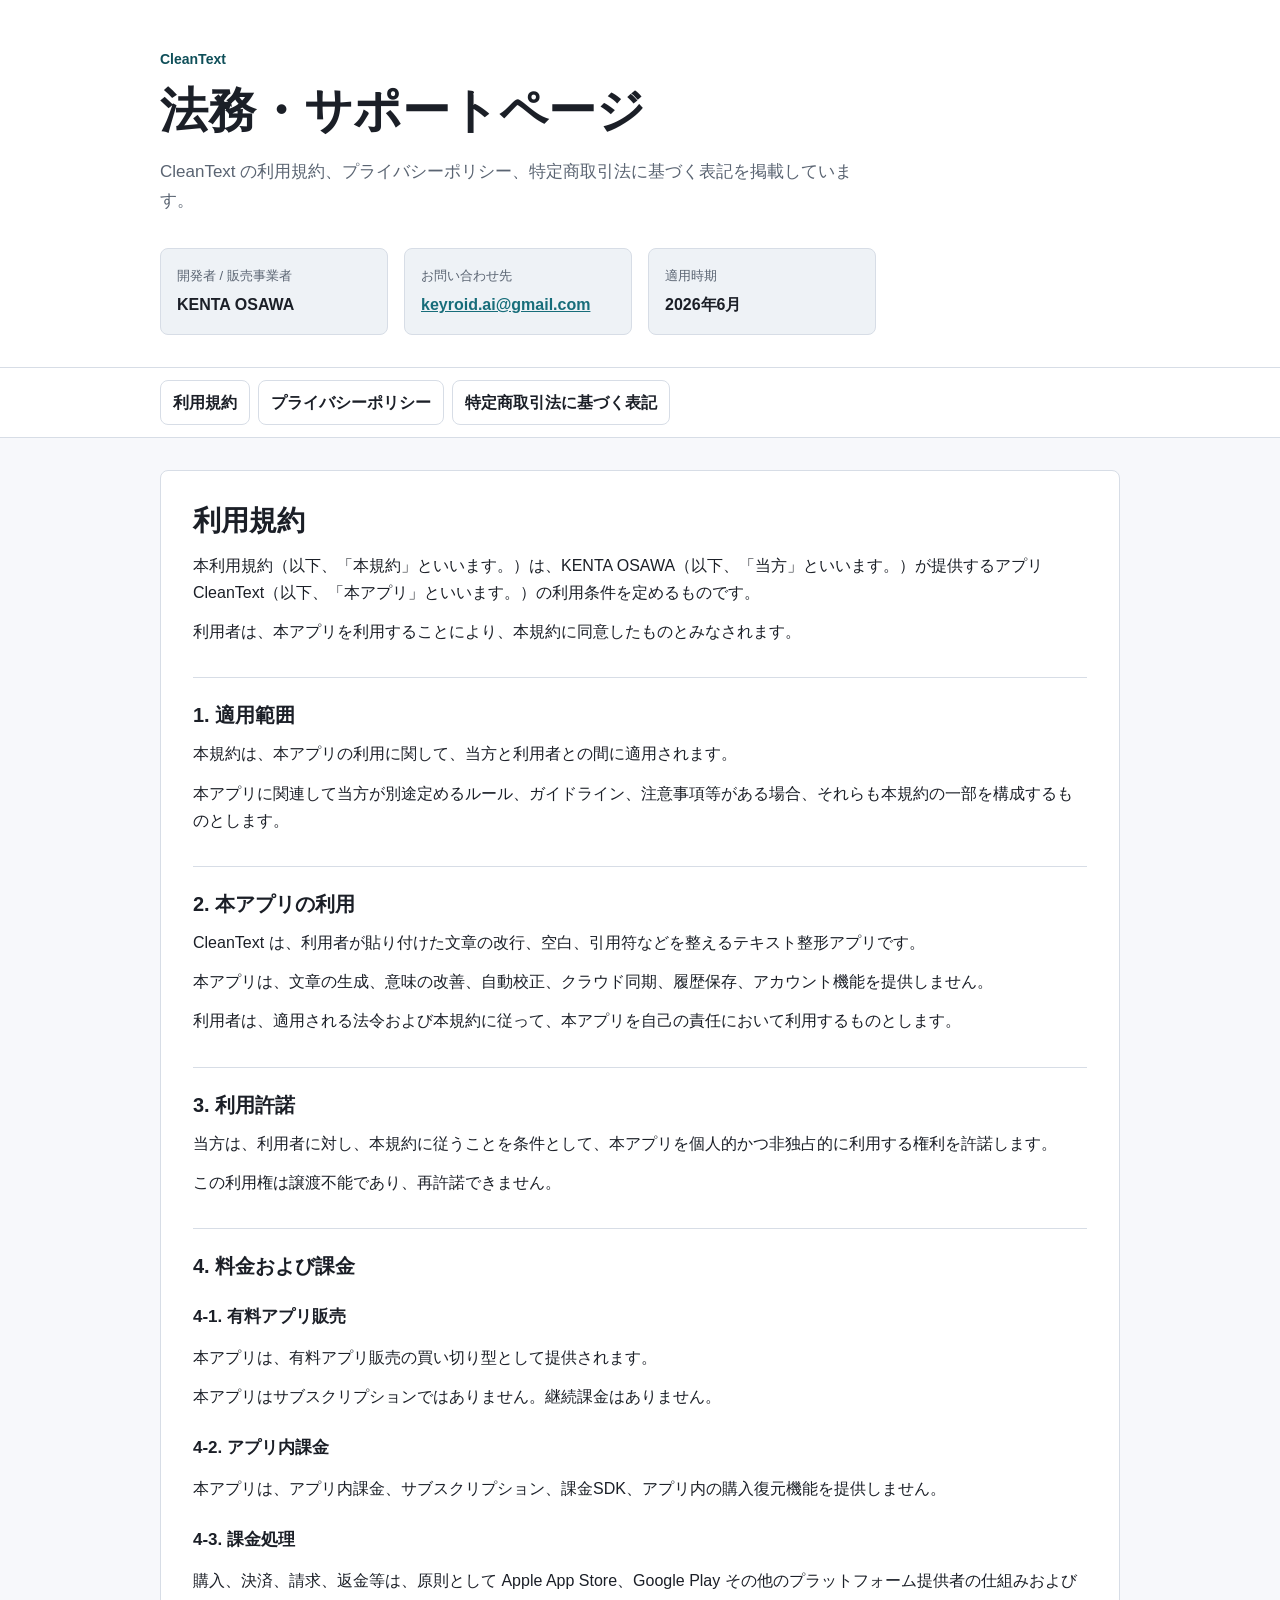
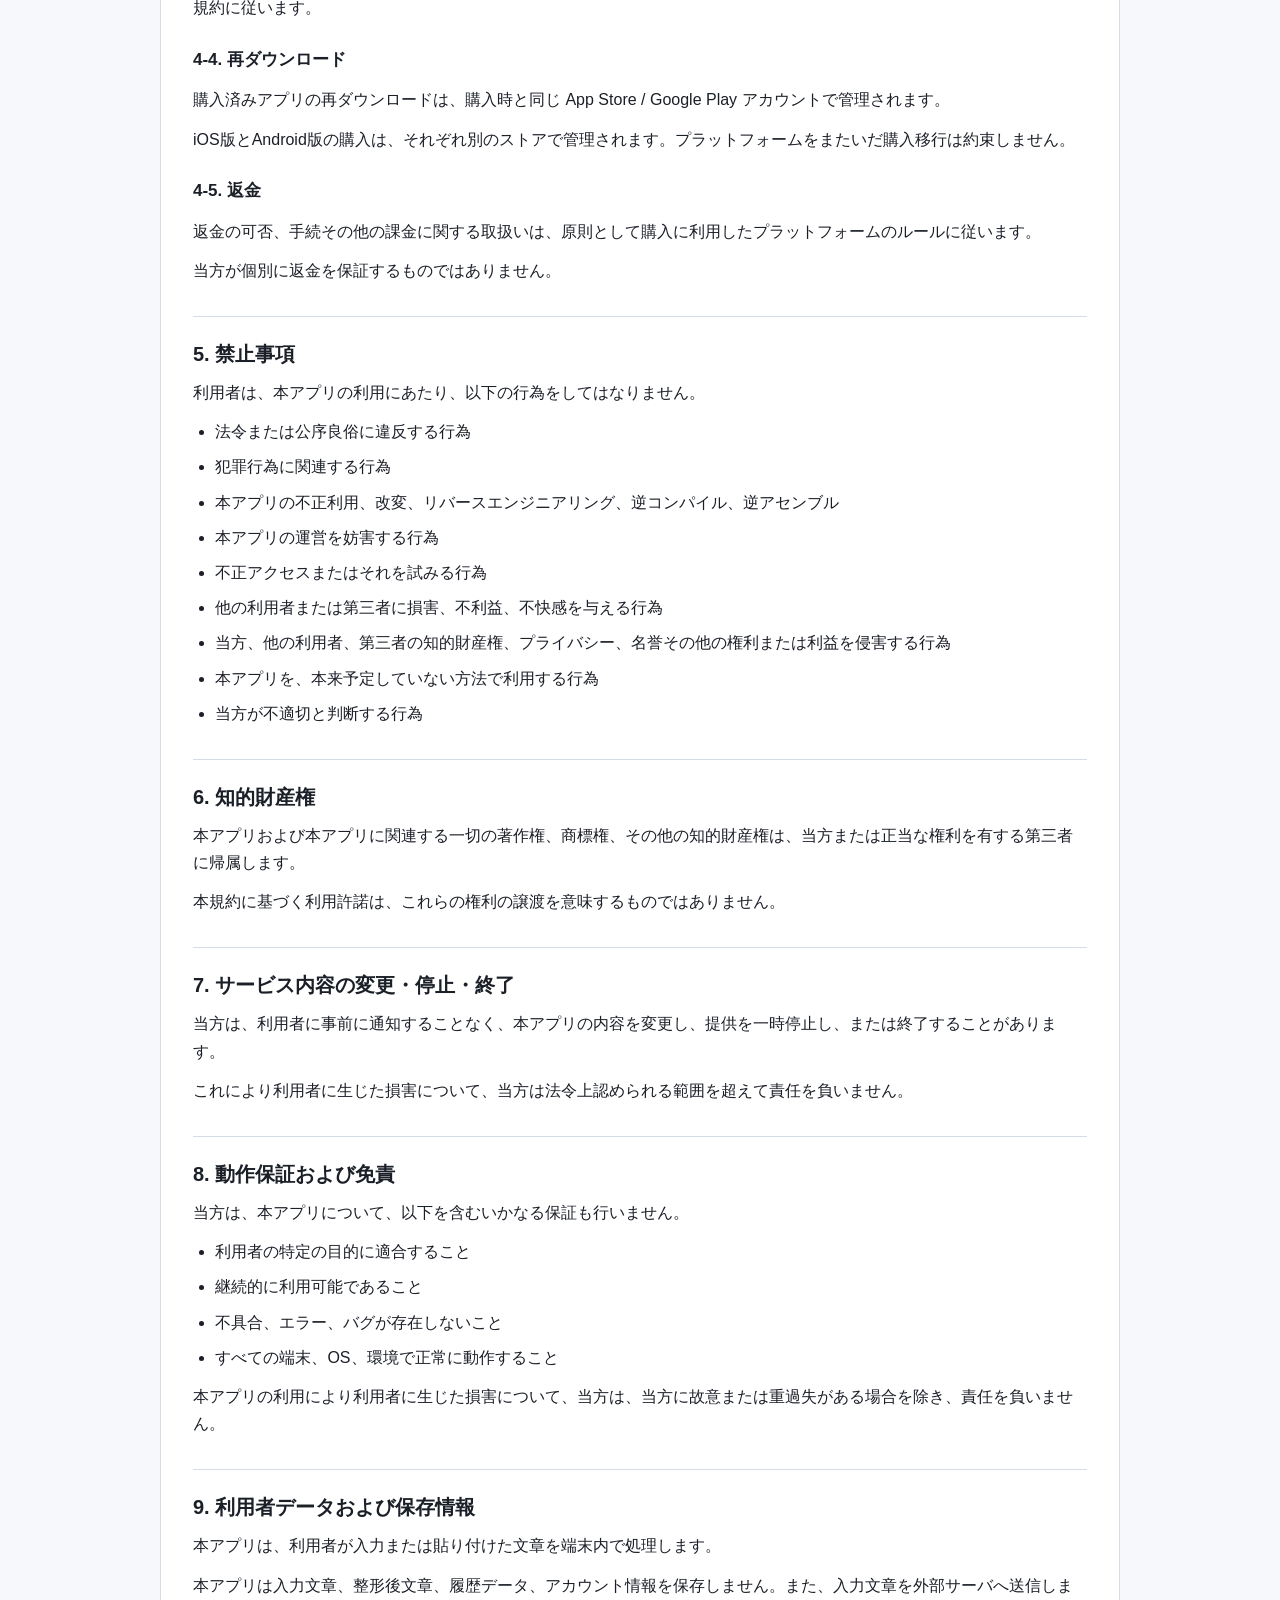
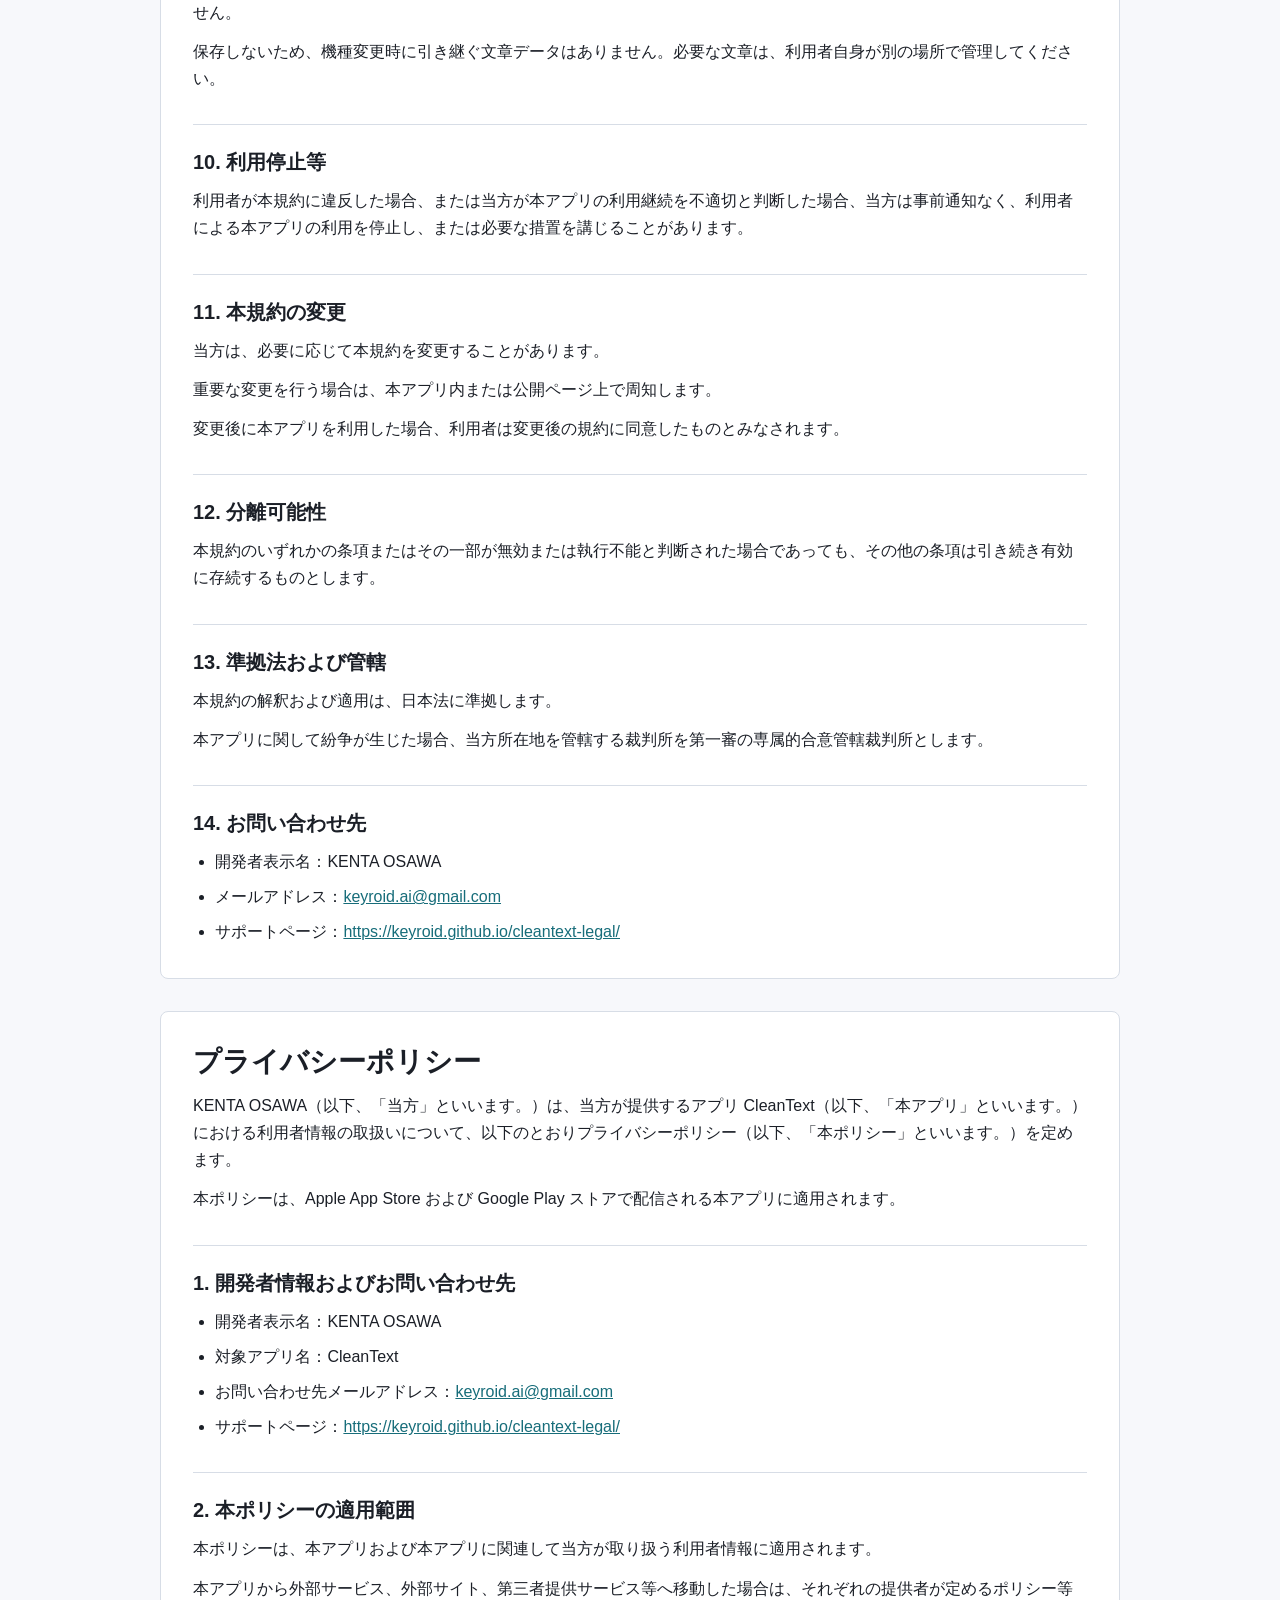
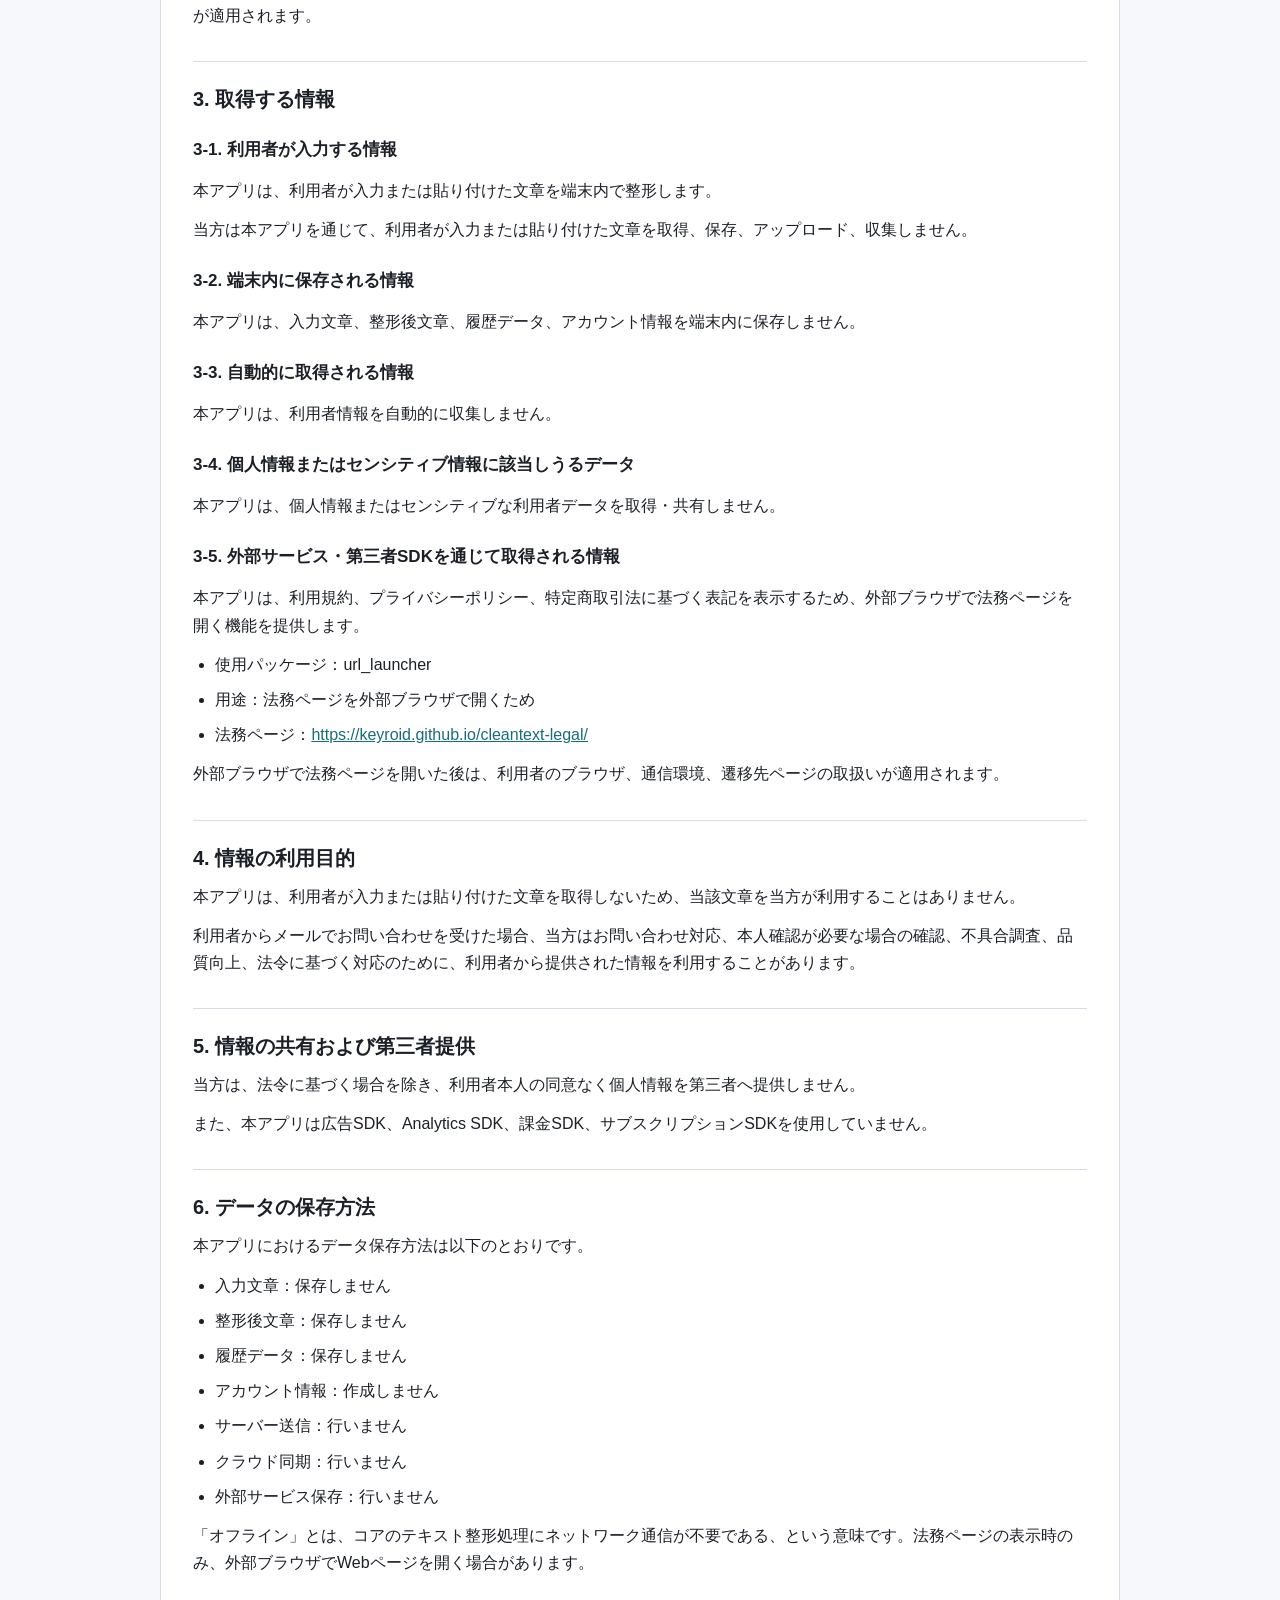
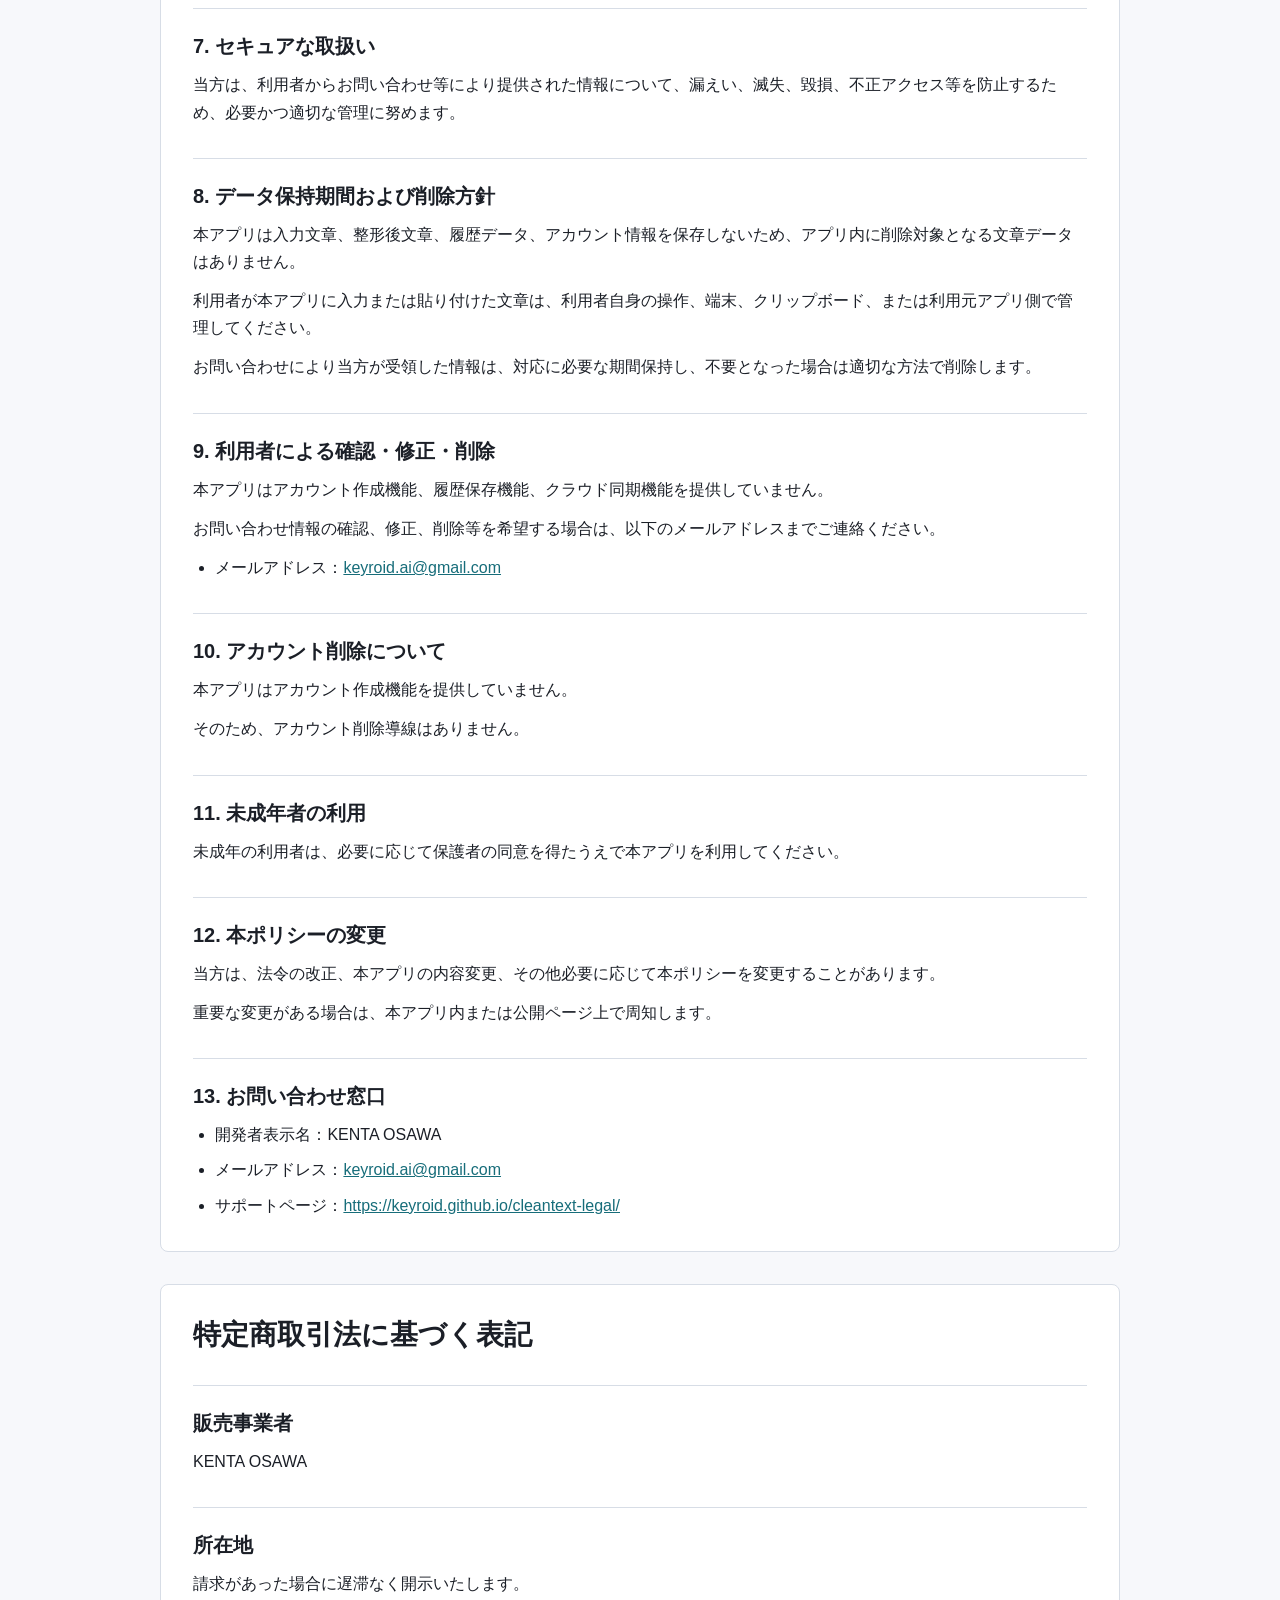
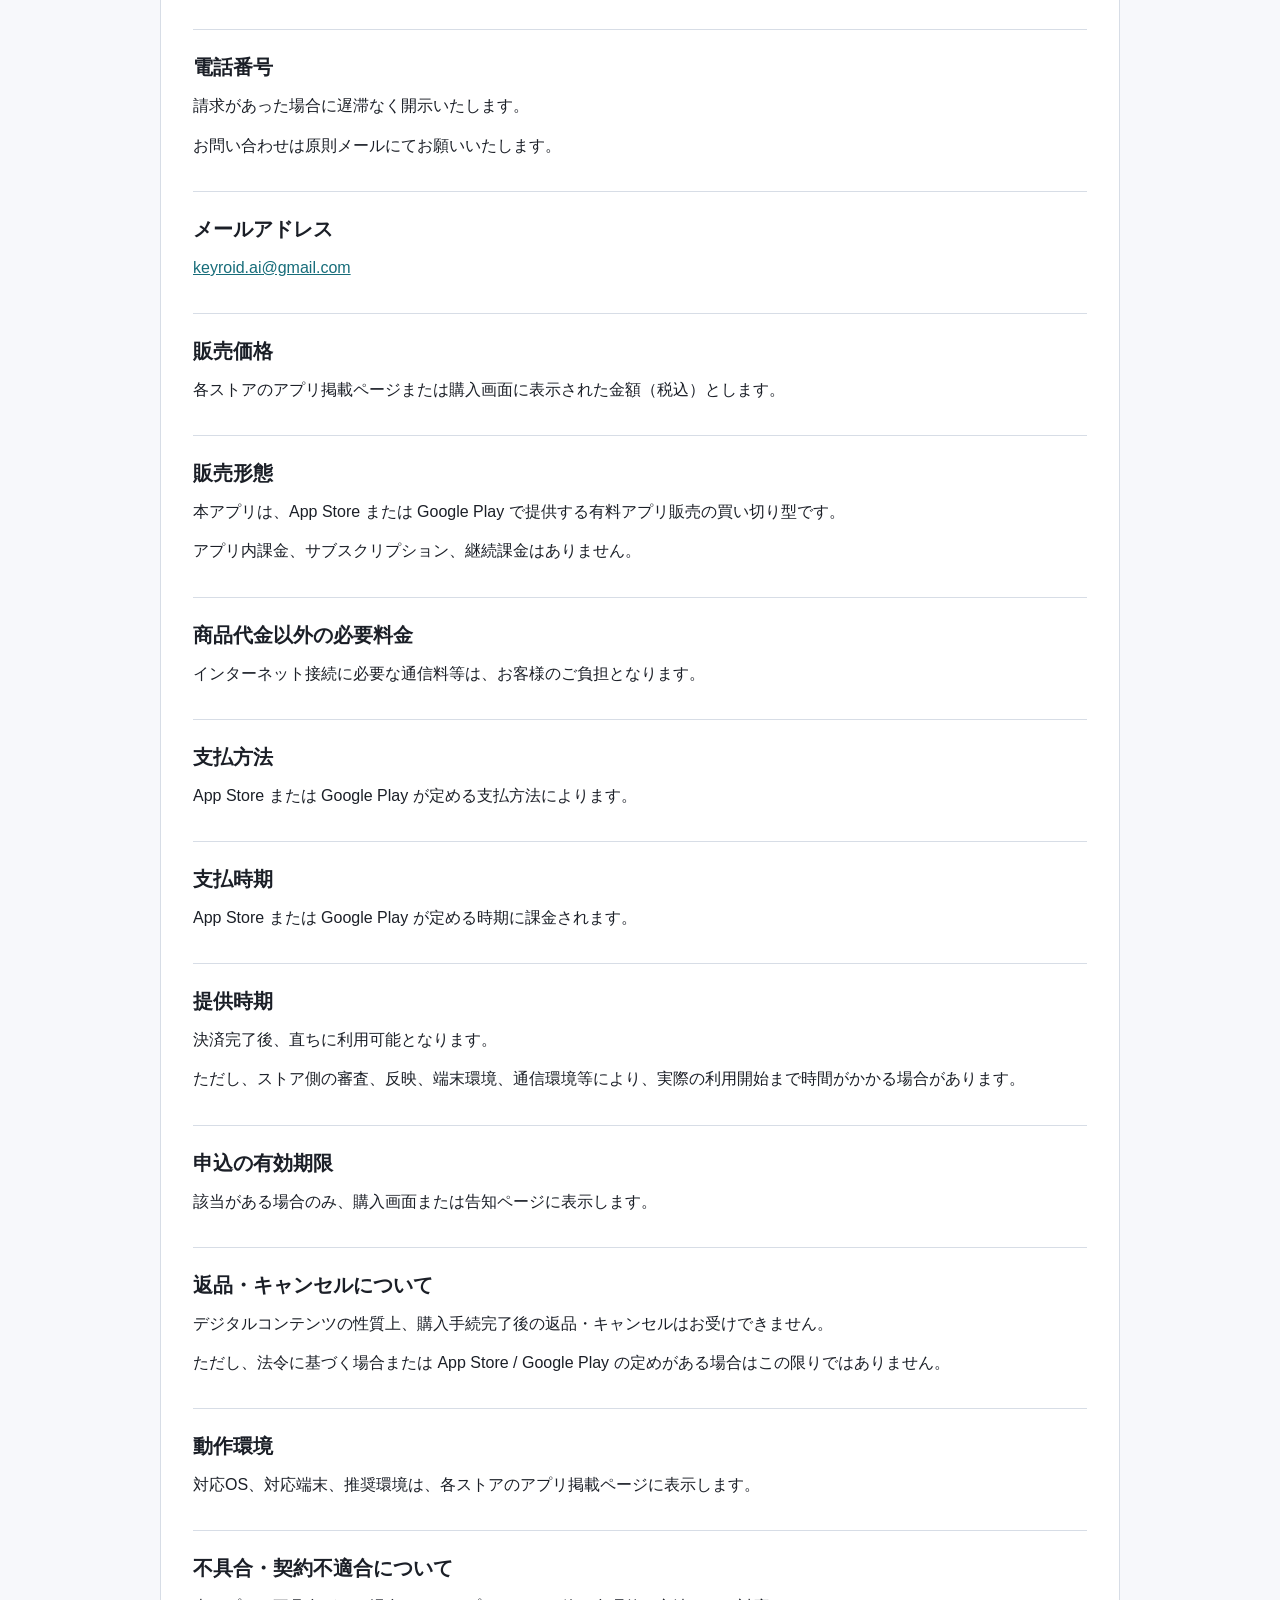
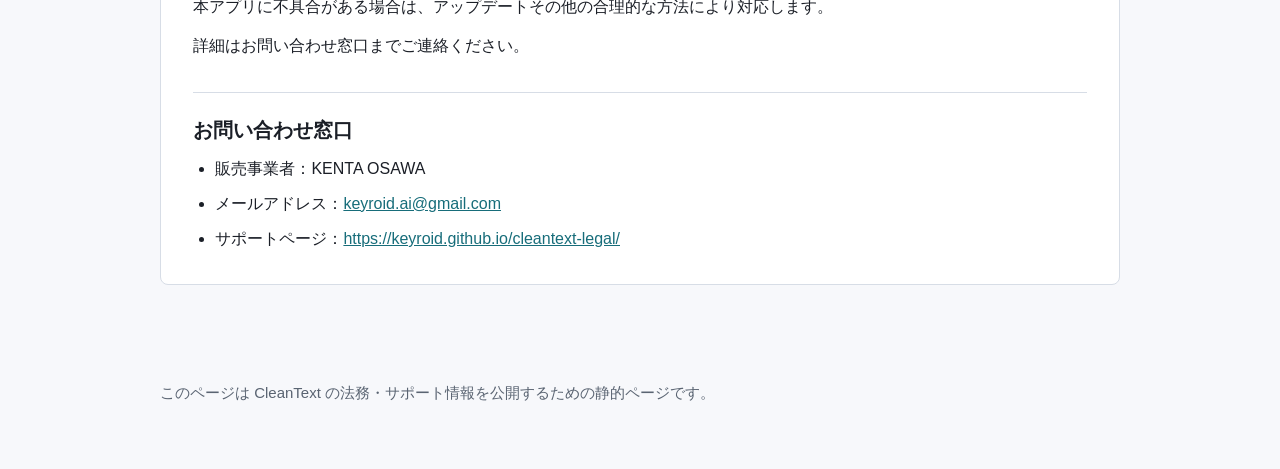
==== commit a6e7491b: "Polish legal page public wording" ====
--- a/index.html
+++ b/index.html
@@ -258,7 +258,7 @@
             </p>
           </div>
           <div class="summary-item">
-            <p class="summary-label">公開予定日</p>
+            <p class="summary-label">適用時期</p>
             <p class="summary-value">2026年6月</p>
           </div>
         </div>
@@ -305,7 +305,7 @@
         <p>本アプリはサブスクリプションではありません。継続課金はありません。</p>
 
         <h4>4-2. アプリ内課金</h4>
-        <p>現在の出荷版v1では、アプリ内課金、サブスクリプション、課金SDK、アプリ内の購入復元機能を提供しません。</p>
+        <p>本アプリは、アプリ内課金、サブスクリプション、課金SDK、アプリ内の購入復元機能を提供しません。</p>
 
         <h4>4-3. 課金処理</h4>
         <p>購入、決済、請求、返金等は、原則として Apple App Store、Google Play その他のプラットフォーム提供者の仕組みおよび規約に従います。</p>
@@ -352,7 +352,7 @@
 
         <h3>9. 利用者データおよび保存情報</h3>
         <p>本アプリは、利用者が入力または貼り付けた文章を端末内で処理します。</p>
-        <p>現在の実装上、本アプリは入力文章、整形後文章、履歴データ、アカウント情報を保存しません。また、入力文章を外部サーバへ送信しません。</p>
+        <p>本アプリは入力文章、整形後文章、履歴データ、アカウント情報を保存しません。また、入力文章を外部サーバへ送信しません。</p>
         <p>保存しないため、機種変更時に引き継ぐ文章データはありません。必要な文章は、利用者自身が別の場所で管理してください。</p>
 
         <h3>10. 利用停止等</h3>
@@ -401,7 +401,7 @@
         <h3>3. 取得する情報</h3>
         <h4>3-1. 利用者が入力する情報</h4>
         <p>本アプリは、利用者が入力または貼り付けた文章を端末内で整形します。</p>
-        <p>現在の実装上、当方は本アプリを通じて、利用者が入力または貼り付けた文章を取得、保存、アップロード、収集しません。</p>
+        <p>当方は本アプリを通じて、利用者が入力または貼り付けた文章を取得、保存、アップロード、収集しません。</p>
 
         <h4>3-2. 端末内に保存される情報</h4>
         <p>本アプリは、入力文章、整形後文章、履歴データ、アカウント情報を端末内に保存しません。</p>
@@ -422,12 +422,12 @@
         <p>外部ブラウザで法務ページを開いた後は、利用者のブラウザ、通信環境、遷移先ページの取扱いが適用されます。</p>
 
         <h3>4. 情報の利用目的</h3>
-        <p>本アプリは、現在の実装上、利用者が入力または貼り付けた文章を取得しないため、当該文章を当方が利用することはありません。</p>
+        <p>本アプリは、利用者が入力または貼り付けた文章を取得しないため、当該文章を当方が利用することはありません。</p>
         <p>利用者からメールでお問い合わせを受けた場合、当方はお問い合わせ対応、本人確認が必要な場合の確認、不具合調査、品質向上、法令に基づく対応のために、利用者から提供された情報を利用することがあります。</p>
 
         <h3>5. 情報の共有および第三者提供</h3>
         <p>当方は、法令に基づく場合を除き、利用者本人の同意なく個人情報を第三者へ提供しません。</p>
-        <p>また、本アプリは現在の実装上、広告SDK、Analytics SDK、課金SDK、サブスクリプションSDKを使用していません。</p>
+        <p>また、本アプリは広告SDK、Analytics SDK、課金SDK、サブスクリプションSDKを使用していません。</p>
 
         <h3>6. データの保存方法</h3>
         <p>本アプリにおけるデータ保存方法は以下のとおりです。</p>
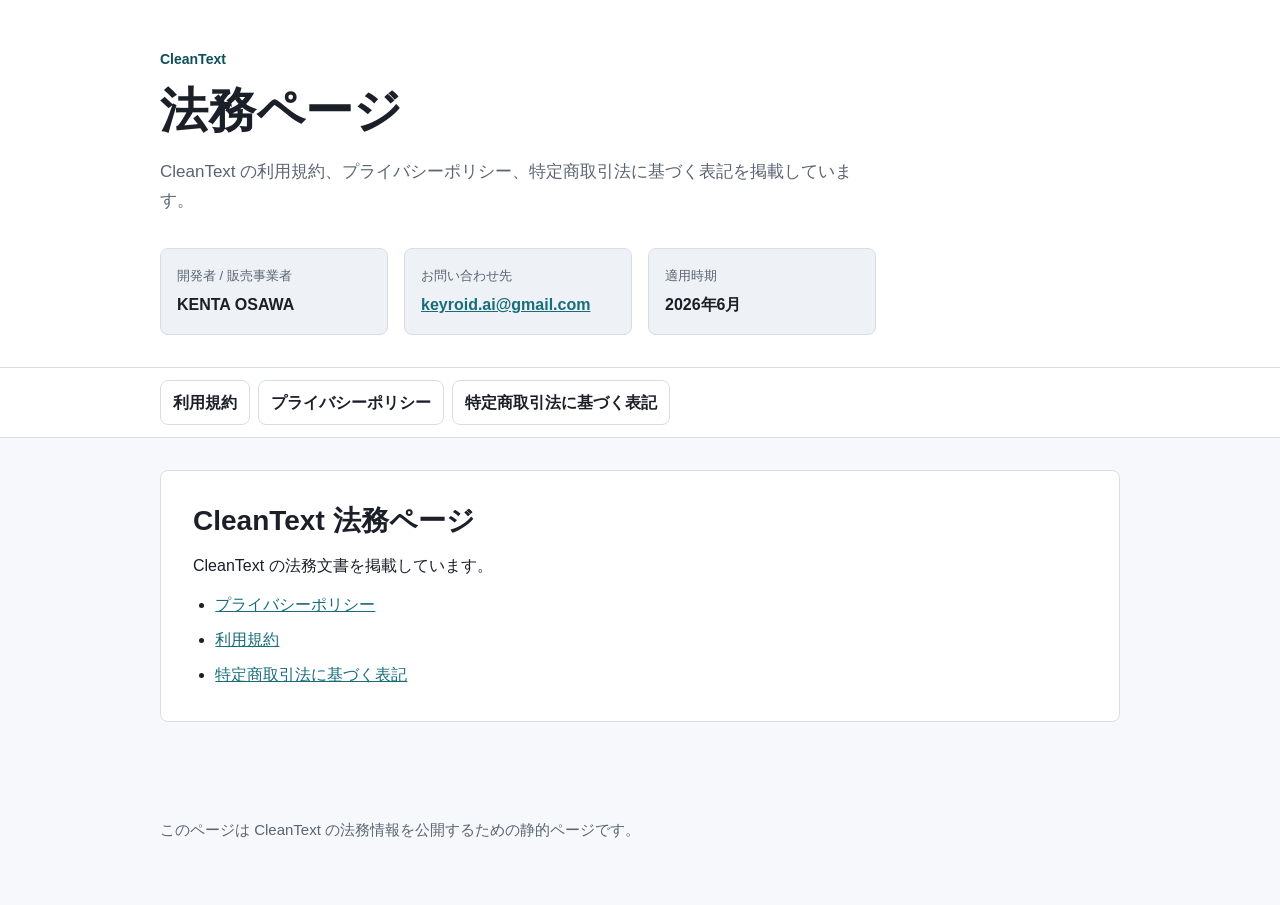
==== commit 27032cf6: "Add CleanText legal pages" ====
--- a/index.html
+++ b/index.html
@@ -3,246 +3,15 @@
   <head>
     <meta charset="utf-8">
     <meta name="viewport" content="width=device-width, initial-scale=1">
-    <title>CleanText 法務・サポートページ</title>
-    <meta
-      name="description"
-      content="CleanText の利用規約、プライバシーポリシー、特定商取引法に基づく表記を掲載しています。"
-    >
-    <style>
-      :root {
-        color-scheme: light;
-        --background: #f7f8fb;
-        --surface: #ffffff;
-        --surface-muted: #eef2f6;
-        --text: #1b1f27;
-        --text-muted: #5a6472;
-        --border: #d7dde6;
-        --accent: #176d7a;
-        --accent-strong: #0f4f59;
-        --max-width: 960px;
-        --space-1: 4px;
-        --space-2: 8px;
-        --space-3: 12px;
-        --space-4: 16px;
-        --space-6: 24px;
-        --space-8: 32px;
-        --space-12: 48px;
-      }
-
-      * {
-        box-sizing: border-box;
-      }
-
-      html {
-        scroll-behavior: smooth;
-      }
-
-      body {
-        margin: 0;
-        background: var(--background);
-        color: var(--text);
-        font-family:
-          -apple-system, BlinkMacSystemFont, "Segoe UI", sans-serif;
-        font-size: 16px;
-        line-height: 1.7;
-      }
-
-      a {
-        color: var(--accent);
-      }
-
-      a:hover,
-      a:focus {
-        color: var(--accent-strong);
-      }
-
-      .page-header {
-        background: var(--surface);
-        border-bottom: 1px solid var(--border);
-      }
-
-      .header-inner,
-      main,
-      .page-footer {
-        width: min(100% - 32px, var(--max-width));
-        margin-inline: auto;
-      }
-
-      .header-inner {
-        padding: var(--space-12) 0 var(--space-8);
-      }
-
-      .eyebrow {
-        margin: 0 0 var(--space-2);
-        color: var(--accent-strong);
-        font-size: 0.875rem;
-        font-weight: 700;
-        letter-spacing: 0;
-      }
-
-      h1,
-      h2,
-      h3 {
-        line-height: 1.3;
-      }
-
-      h1 {
-        margin: 0;
-        font-size: clamp(2rem, 6vw, 3rem);
-      }
-
-      .lead {
-        max-width: 720px;
-        margin: var(--space-4) 0 0;
-        color: var(--text-muted);
-        font-size: 1.0625rem;
-      }
-
-      .summary {
-        display: grid;
-        grid-template-columns: repeat(4, minmax(0, 1fr));
-        gap: var(--space-4);
-        margin-top: var(--space-8);
-      }
-
-      .summary-item {
-        min-width: 0;
-        padding: var(--space-4);
-        border: 1px solid var(--border);
-        border-radius: 8px;
-        background: var(--surface-muted);
-      }
-
-      .summary-label {
-        margin: 0;
-        color: var(--text-muted);
-        font-size: 0.8125rem;
-      }
-
-      .summary-value {
-        margin: var(--space-1) 0 0;
-        overflow-wrap: anywhere;
-        font-weight: 700;
-      }
-
-      .document-nav {
-        position: sticky;
-        top: 0;
-        z-index: 1;
-        background: rgba(255, 255, 255, 0.96);
-        border-bottom: 1px solid var(--border);
-      }
-
-      .document-nav ul {
-        display: flex;
-        flex-wrap: wrap;
-        gap: var(--space-2);
-        width: min(100% - 32px, var(--max-width));
-        margin: 0 auto;
-        padding: var(--space-3) 0;
-        list-style: none;
-      }
-
-      .document-nav a {
-        display: inline-flex;
-        min-height: 44px;
-        align-items: center;
-        padding: var(--space-2) var(--space-3);
-        border: 1px solid var(--border);
-        border-radius: 8px;
-        background: var(--surface);
-        color: var(--text);
-        font-weight: 700;
-        text-decoration: none;
-      }
-
-      .document-nav a:hover,
-      .document-nav a:focus {
-        border-color: var(--accent);
-        color: var(--accent-strong);
-      }
-
-      main {
-        padding: var(--space-8) 0 var(--space-12);
-      }
-
-      .document {
-        margin-top: var(--space-8);
-        padding: var(--space-8);
-        border: 1px solid var(--border);
-        border-radius: 8px;
-        background: var(--surface);
-      }
-
-      .document:first-child {
-        margin-top: 0;
-      }
-
-      .document h2 {
-        margin: 0 0 var(--space-2);
-        font-size: 1.75rem;
-      }
-
-      .updated {
-        margin: 0 0 var(--space-6);
-        color: var(--text-muted);
-      }
-
-      .document h3 {
-        margin: var(--space-8) 0 var(--space-2);
-        padding-top: var(--space-6);
-        border-top: 1px solid var(--border);
-        font-size: 1.25rem;
-      }
-
-      .document h4 {
-        margin: var(--space-6) 0 var(--space-2);
-        font-size: 1.0625rem;
-      }
-
-      .document p,
-      .document ul {
-        margin-top: var(--space-3);
-        margin-bottom: 0;
-      }
-
-      .document ul {
-        padding-left: 1.4rem;
-      }
-
-      .document li + li {
-        margin-top: var(--space-2);
-      }
-
-      .notice {
-        margin: var(--space-6) 0 0;
-        padding: var(--space-4);
-        border-left: 4px solid var(--accent);
-        background: var(--surface-muted);
-      }
-
-      .page-footer {
-        padding: var(--space-8) 0 var(--space-12);
-        color: var(--text-muted);
-        font-size: 0.9375rem;
-      }
-
-      @media (max-width: 760px) {
-        .summary {
-          grid-template-columns: 1fr;
-        }
-
-        .document {
-          padding: var(--space-6) var(--space-4);
-        }
-      }
-    </style>
+    <title>CleanText 法務ページ</title>
+    <meta name="description" content="CleanText の法務文書を掲載しています。">
+    <link rel="stylesheet" href="styles.css">
   </head>
   <body>
-    <header class="page-header">
+<header class="page-header">
       <div class="header-inner">
         <p class="eyebrow">CleanText</p>
-        <h1>法務・サポートページ</h1>
+        <h1>法務ページ</h1>
         <p class="lead">
           CleanText の利用規約、プライバシーポリシー、特定商取引法に基づく表記を掲載しています。
         </p>
@@ -264,279 +33,29 @@
         </div>
       </div>
     </header>
-
-    <nav class="document-nav" aria-label="文書一覧">
-      <ul>
-        <li><a href="#terms">利用規約</a></li>
-        <li><a href="#privacy">プライバシーポリシー</a></li>
-        <li><a href="#commerce">特定商取引法に基づく表記</a></li>
-      </ul>
-    </nav>
+<nav class="document-nav" aria-label="文書一覧">
+  <ul>
+    <li><a href="terms.html">利用規約</a></li>
+    <li><a href="privacy.html">プライバシーポリシー</a></li>
+    <li><a href="tokusho.html">特定商取引法に基づく表記</a></li>
+  </ul>
+</nav>
 
     <main>
-      <article id="terms" class="document">
-        <h2>利用規約</h2>
+<section class="document">
+  <h2>CleanText 法務ページ</h2>
+  <p>CleanText の法務文書を掲載しています。</p>
+  <ul>
+    <li><a href="privacy.html">プライバシーポリシー</a></li>
+    <li><a href="terms.html">利用規約</a></li>
+    <li><a href="tokusho.html">特定商取引法に基づく表記</a></li>
+  </ul>
+</section>
 
-        <p>
-          本利用規約（以下、「本規約」といいます。）は、KENTA OSAWA（以下、「当方」といいます。）が提供するアプリ CleanText（以下、「本アプリ」といいます。）の利用条件を定めるものです。
-        </p>
-        <p>利用者は、本アプリを利用することにより、本規約に同意したものとみなされます。</p>
+    </main>
+<footer class="page-footer">
+  <p>このページは CleanText の法務情報を公開するための静的ページです。</p>
+</footer>
 
-        <h3>1. 適用範囲</h3>
-        <p>本規約は、本アプリの利用に関して、当方と利用者との間に適用されます。</p>
-        <p>
-          本アプリに関連して当方が別途定めるルール、ガイドライン、注意事項等がある場合、それらも本規約の一部を構成するものとします。
-        </p>
-
-        <h3>2. 本アプリの利用</h3>
-        <p>CleanText は、利用者が貼り付けた文章の改行、空白、引用符などを整えるテキスト整形アプリです。</p>
-        <p>
-          本アプリは、文章の生成、意味の改善、自動校正、クラウド同期、履歴保存、アカウント機能を提供しません。
-        </p>
-        <p>利用者は、適用される法令および本規約に従って、本アプリを自己の責任において利用するものとします。</p>
-
-        <h3>3. 利用許諾</h3>
-        <p>当方は、利用者に対し、本規約に従うことを条件として、本アプリを個人的かつ非独占的に利用する権利を許諾します。</p>
-        <p>この利用権は譲渡不能であり、再許諾できません。</p>
-
-        <h3>4. 料金および課金</h3>
-        <h4>4-1. 有料アプリ販売</h4>
-        <p>本アプリは、有料アプリ販売の買い切り型として提供されます。</p>
-        <p>本アプリはサブスクリプションではありません。継続課金はありません。</p>
-
-        <h4>4-2. アプリ内課金</h4>
-        <p>本アプリは、アプリ内課金、サブスクリプション、課金SDK、アプリ内の購入復元機能を提供しません。</p>
-
-        <h4>4-3. 課金処理</h4>
-        <p>購入、決済、請求、返金等は、原則として Apple App Store、Google Play その他のプラットフォーム提供者の仕組みおよび規約に従います。</p>
-
-        <h4>4-4. 再ダウンロード</h4>
-        <p>購入済みアプリの再ダウンロードは、購入時と同じ App Store / Google Play アカウントで管理されます。</p>
-        <p>iOS版とAndroid版の購入は、それぞれ別のストアで管理されます。プラットフォームをまたいだ購入移行は約束しません。</p>
-
-        <h4>4-5. 返金</h4>
-        <p>返金の可否、手続その他の課金に関する取扱いは、原則として購入に利用したプラットフォームのルールに従います。</p>
-        <p>当方が個別に返金を保証するものではありません。</p>
-
-        <h3>5. 禁止事項</h3>
-        <p>利用者は、本アプリの利用にあたり、以下の行為をしてはなりません。</p>
-        <ul>
-          <li>法令または公序良俗に違反する行為</li>
-          <li>犯罪行為に関連する行為</li>
-          <li>本アプリの不正利用、改変、リバースエンジニアリング、逆コンパイル、逆アセンブル</li>
-          <li>本アプリの運営を妨害する行為</li>
-          <li>不正アクセスまたはそれを試みる行為</li>
-          <li>他の利用者または第三者に損害、不利益、不快感を与える行為</li>
-          <li>当方、他の利用者、第三者の知的財産権、プライバシー、名誉その他の権利または利益を侵害する行為</li>
-          <li>本アプリを、本来予定していない方法で利用する行為</li>
-          <li>当方が不適切と判断する行為</li>
-        </ul>
-
-        <h3>6. 知的財産権</h3>
-        <p>本アプリおよび本アプリに関連する一切の著作権、商標権、その他の知的財産権は、当方または正当な権利を有する第三者に帰属します。</p>
-        <p>本規約に基づく利用許諾は、これらの権利の譲渡を意味するものではありません。</p>
-
-        <h3>7. サービス内容の変更・停止・終了</h3>
-        <p>当方は、利用者に事前に通知することなく、本アプリの内容を変更し、提供を一時停止し、または終了することがあります。</p>
-        <p>これにより利用者に生じた損害について、当方は法令上認められる範囲を超えて責任を負いません。</p>
-
-        <h3>8. 動作保証および免責</h3>
-        <p>当方は、本アプリについて、以下を含むいかなる保証も行いません。</p>
-        <ul>
-          <li>利用者の特定の目的に適合すること</li>
-          <li>継続的に利用可能であること</li>
-          <li>不具合、エラー、バグが存在しないこと</li>
-          <li>すべての端末、OS、環境で正常に動作すること</li>
-        </ul>
-        <p>本アプリの利用により利用者に生じた損害について、当方は、当方に故意または重過失がある場合を除き、責任を負いません。</p>
-
-        <h3>9. 利用者データおよび保存情報</h3>
-        <p>本アプリは、利用者が入力または貼り付けた文章を端末内で処理します。</p>
-        <p>本アプリは入力文章、整形後文章、履歴データ、アカウント情報を保存しません。また、入力文章を外部サーバへ送信しません。</p>
-        <p>保存しないため、機種変更時に引き継ぐ文章データはありません。必要な文章は、利用者自身が別の場所で管理してください。</p>
-
-        <h3>10. 利用停止等</h3>
-        <p>利用者が本規約に違反した場合、または当方が本アプリの利用継続を不適切と判断した場合、当方は事前通知なく、利用者による本アプリの利用を停止し、または必要な措置を講じることがあります。</p>
-
-        <h3>11. 本規約の変更</h3>
-        <p>当方は、必要に応じて本規約を変更することがあります。</p>
-        <p>重要な変更を行う場合は、本アプリ内または公開ページ上で周知します。</p>
-        <p>変更後に本アプリを利用した場合、利用者は変更後の規約に同意したものとみなされます。</p>
-
-        <h3>12. 分離可能性</h3>
-        <p>本規約のいずれかの条項またはその一部が無効または執行不能と判断された場合であっても、その他の条項は引き続き有効に存続するものとします。</p>
-
-        <h3>13. 準拠法および管轄</h3>
-        <p>本規約の解釈および適用は、日本法に準拠します。</p>
-        <p>本アプリに関して紛争が生じた場合、当方所在地を管轄する裁判所を第一審の専属的合意管轄裁判所とします。</p>
-
-        <h3>14. お問い合わせ先</h3>
-        <ul>
-          <li>開発者表示名：KENTA OSAWA</li>
-          <li>メールアドレス：<a href="mailto:keyroid.ai@gmail.com">keyroid.ai@gmail.com</a></li>
-          <li>サポートページ：<a href="https://keyroid.github.io/cleantext-legal/">https://keyroid.github.io/cleantext-legal/</a></li>
-        </ul>
-      </article>
-
-      <article id="privacy" class="document">
-        <h2>プライバシーポリシー</h2>
-
-        <p>
-          KENTA OSAWA（以下、「当方」といいます。）は、当方が提供するアプリ CleanText（以下、「本アプリ」といいます。）における利用者情報の取扱いについて、以下のとおりプライバシーポリシー（以下、「本ポリシー」といいます。）を定めます。
-        </p>
-        <p>本ポリシーは、Apple App Store および Google Play ストアで配信される本アプリに適用されます。</p>
-
-        <h3>1. 開発者情報およびお問い合わせ先</h3>
-        <ul>
-          <li>開発者表示名：KENTA OSAWA</li>
-          <li>対象アプリ名：CleanText</li>
-          <li>お問い合わせ先メールアドレス：<a href="mailto:keyroid.ai@gmail.com">keyroid.ai@gmail.com</a></li>
-          <li>サポートページ：<a href="https://keyroid.github.io/cleantext-legal/">https://keyroid.github.io/cleantext-legal/</a></li>
-        </ul>
-
-        <h3>2. 本ポリシーの適用範囲</h3>
-        <p>本ポリシーは、本アプリおよび本アプリに関連して当方が取り扱う利用者情報に適用されます。</p>
-        <p>本アプリから外部サービス、外部サイト、第三者提供サービス等へ移動した場合は、それぞれの提供者が定めるポリシー等が適用されます。</p>
-
-        <h3>3. 取得する情報</h3>
-        <h4>3-1. 利用者が入力する情報</h4>
-        <p>本アプリは、利用者が入力または貼り付けた文章を端末内で整形します。</p>
-        <p>当方は本アプリを通じて、利用者が入力または貼り付けた文章を取得、保存、アップロード、収集しません。</p>
-
-        <h4>3-2. 端末内に保存される情報</h4>
-        <p>本アプリは、入力文章、整形後文章、履歴データ、アカウント情報を端末内に保存しません。</p>
-
-        <h4>3-3. 自動的に取得される情報</h4>
-        <p>本アプリは、利用者情報を自動的に収集しません。</p>
-
-        <h4>3-4. 個人情報またはセンシティブ情報に該当しうるデータ</h4>
-        <p>本アプリは、個人情報またはセンシティブな利用者データを取得・共有しません。</p>
-
-        <h4>3-5. 外部サービス・第三者SDKを通じて取得される情報</h4>
-        <p>本アプリは、利用規約、プライバシーポリシー、特定商取引法に基づく表記を表示するため、外部ブラウザで法務ページを開く機能を提供します。</p>
-        <ul>
-          <li>使用パッケージ：url_launcher</li>
-          <li>用途：法務ページを外部ブラウザで開くため</li>
-          <li>法務ページ：<a href="https://keyroid.github.io/cleantext-legal/">https://keyroid.github.io/cleantext-legal/</a></li>
-        </ul>
-        <p>外部ブラウザで法務ページを開いた後は、利用者のブラウザ、通信環境、遷移先ページの取扱いが適用されます。</p>
-
-        <h3>4. 情報の利用目的</h3>
-        <p>本アプリは、利用者が入力または貼り付けた文章を取得しないため、当該文章を当方が利用することはありません。</p>
-        <p>利用者からメールでお問い合わせを受けた場合、当方はお問い合わせ対応、本人確認が必要な場合の確認、不具合調査、品質向上、法令に基づく対応のために、利用者から提供された情報を利用することがあります。</p>
-
-        <h3>5. 情報の共有および第三者提供</h3>
-        <p>当方は、法令に基づく場合を除き、利用者本人の同意なく個人情報を第三者へ提供しません。</p>
-        <p>また、本アプリは広告SDK、Analytics SDK、課金SDK、サブスクリプションSDKを使用していません。</p>
-
-        <h3>6. データの保存方法</h3>
-        <p>本アプリにおけるデータ保存方法は以下のとおりです。</p>
-        <ul>
-          <li>入力文章：保存しません</li>
-          <li>整形後文章：保存しません</li>
-          <li>履歴データ：保存しません</li>
-          <li>アカウント情報：作成しません</li>
-          <li>サーバー送信：行いません</li>
-          <li>クラウド同期：行いません</li>
-          <li>外部サービス保存：行いません</li>
-        </ul>
-        <p>「オフライン」とは、コアのテキスト整形処理にネットワーク通信が不要である、という意味です。法務ページの表示時のみ、外部ブラウザでWebページを開く場合があります。</p>
-
-        <h3>7. セキュアな取扱い</h3>
-        <p>当方は、利用者からお問い合わせ等により提供された情報について、漏えい、滅失、毀損、不正アクセス等を防止するため、必要かつ適切な管理に努めます。</p>
-
-        <h3>8. データ保持期間および削除方針</h3>
-        <p>本アプリは入力文章、整形後文章、履歴データ、アカウント情報を保存しないため、アプリ内に削除対象となる文章データはありません。</p>
-        <p>利用者が本アプリに入力または貼り付けた文章は、利用者自身の操作、端末、クリップボード、または利用元アプリ側で管理してください。</p>
-        <p>お問い合わせにより当方が受領した情報は、対応に必要な期間保持し、不要となった場合は適切な方法で削除します。</p>
-
-        <h3>9. 利用者による確認・修正・削除</h3>
-        <p>本アプリはアカウント作成機能、履歴保存機能、クラウド同期機能を提供していません。</p>
-        <p>お問い合わせ情報の確認、修正、削除等を希望する場合は、以下のメールアドレスまでご連絡ください。</p>
-        <ul>
-          <li>メールアドレス：<a href="mailto:keyroid.ai@gmail.com">keyroid.ai@gmail.com</a></li>
-        </ul>
-
-        <h3>10. アカウント削除について</h3>
-        <p>本アプリはアカウント作成機能を提供していません。</p>
-        <p>そのため、アカウント削除導線はありません。</p>
-
-        <h3>11. 未成年者の利用</h3>
-        <p>未成年の利用者は、必要に応じて保護者の同意を得たうえで本アプリを利用してください。</p>
-
-        <h3>12. 本ポリシーの変更</h3>
-        <p>当方は、法令の改正、本アプリの内容変更、その他必要に応じて本ポリシーを変更することがあります。</p>
-        <p>重要な変更がある場合は、本アプリ内または公開ページ上で周知します。</p>
-
-        <h3>13. お問い合わせ窓口</h3>
-        <ul>
-          <li>開発者表示名：KENTA OSAWA</li>
-          <li>メールアドレス：<a href="mailto:keyroid.ai@gmail.com">keyroid.ai@gmail.com</a></li>
-          <li>サポートページ：<a href="https://keyroid.github.io/cleantext-legal/">https://keyroid.github.io/cleantext-legal/</a></li>
-        </ul>
-      </article>
-
-      <article id="commerce" class="document">
-        <h2>特定商取引法に基づく表記</h2>
-
-        <h3>販売事業者</h3>
-        <p>KENTA OSAWA</p>
-
-        <h3>所在地</h3>
-        <p>請求があった場合に遅滞なく開示いたします。</p>
-
-        <h3>電話番号</h3>
-        <p>請求があった場合に遅滞なく開示いたします。</p>
-        <p>お問い合わせは原則メールにてお願いいたします。</p>
-
-        <h3>メールアドレス</h3>
-        <p><a href="mailto:keyroid.ai@gmail.com">keyroid.ai@gmail.com</a></p>
-
-        <h3>販売価格</h3>
-        <p>各ストアのアプリ掲載ページまたは購入画面に表示された金額（税込）とします。</p>
-
-        <h3>販売形態</h3>
-        <p>本アプリは、App Store または Google Play で提供する有料アプリ販売の買い切り型です。</p>
-        <p>アプリ内課金、サブスクリプション、継続課金はありません。</p>
-
-        <h3>商品代金以外の必要料金</h3>
-        <p>インターネット接続に必要な通信料等は、お客様のご負担となります。</p>
-
-        <h3>支払方法</h3>
-        <p>App Store または Google Play が定める支払方法によります。</p>
-
-        <h3>支払時期</h3>
-        <p>App Store または Google Play が定める時期に課金されます。</p>
-
-        <h3>提供時期</h3>
-        <p>決済完了後、直ちに利用可能となります。</p>
-        <p>ただし、ストア側の審査、反映、端末環境、通信環境等により、実際の利用開始まで時間がかかる場合があります。</p>
-
-        <h3>申込の有効期限</h3>
-        <p>該当がある場合のみ、購入画面または告知ページに表示します。</p>
-
-        <h3>返品・キャンセルについて</h3>
-        <p>デジタルコンテンツの性質上、購入手続完了後の返品・キャンセルはお受けできません。</p>
-        <p>ただし、法令に基づく場合または App Store / Google Play の定めがある場合はこの限りではありません。</p>
-
-        <h3>動作環境</h3>
-        <p>対応OS、対応端末、推奨環境は、各ストアのアプリ掲載ページに表示します。</p>
-
-        <h3>不具合・契約不適合について</h3>
-        <p>本アプリに不具合がある場合は、アップデートその他の合理的な方法により対応します。</p>
-        <p>詳細はお問い合わせ窓口までご連絡ください。</p>
-
-        <h3>お問い合わせ窓口</h3>
-        <ul>
-          <li>販売事業者：KENTA OSAWA</li>
-          <li>メールアドレス：<a href="mailto:keyroid.ai@gmail.com">keyroid.ai@gmail.com</a></li>
-          <li>サポートページ：<a href="https://keyroid.github.io/cleantext-legal/">https://keyroid.github.io/cleantext-legal/</a></li>
-        </ul>
-      </article>
-    </main>
-
-    <footer class="page-footer">
-      <p>このページは CleanText の法務・サポート情報を公開するための静的ページです。</p>
-    </footer>
   </body>
 </html>
--- a/styles.css
+++ b/styles.css
@@ -0,0 +1,227 @@
+:root {
+  color-scheme: light;
+  --background: #f7f8fb;
+  --surface: #ffffff;
+  --surface-muted: #eef2f6;
+  --text: #1b1f27;
+  --text-muted: #5a6472;
+  --border: #d7dde6;
+  --accent: #176d7a;
+  --accent-strong: #0f4f59;
+  --max-width: 960px;
+  --space-1: 4px;
+  --space-2: 8px;
+  --space-3: 12px;
+  --space-4: 16px;
+  --space-6: 24px;
+  --space-8: 32px;
+  --space-12: 48px;
+}
+
+* {
+  box-sizing: border-box;
+}
+
+html {
+  scroll-behavior: smooth;
+}
+
+body {
+  margin: 0;
+  background: var(--background);
+  color: var(--text);
+  font-family:
+    -apple-system, BlinkMacSystemFont, "Segoe UI", sans-serif;
+  font-size: 16px;
+  line-height: 1.7;
+}
+
+a {
+  color: var(--accent);
+}
+
+a:hover,
+a:focus {
+  color: var(--accent-strong);
+}
+
+.page-header {
+  background: var(--surface);
+  border-bottom: 1px solid var(--border);
+}
+
+.header-inner,
+main,
+.page-footer {
+  width: min(100% - 32px, var(--max-width));
+  margin-inline: auto;
+}
+
+.header-inner {
+  padding: var(--space-12) 0 var(--space-8);
+}
+
+.eyebrow {
+  margin: 0 0 var(--space-2);
+  color: var(--accent-strong);
+  font-size: 0.875rem;
+  font-weight: 700;
+  letter-spacing: 0;
+}
+
+h1,
+h2,
+h3 {
+  line-height: 1.3;
+}
+
+h1 {
+  margin: 0;
+  font-size: clamp(2rem, 6vw, 3rem);
+}
+
+.lead {
+  max-width: 720px;
+  margin: var(--space-4) 0 0;
+  color: var(--text-muted);
+  font-size: 1.0625rem;
+}
+
+.summary {
+  display: grid;
+  grid-template-columns: repeat(4, minmax(0, 1fr));
+  gap: var(--space-4);
+  margin-top: var(--space-8);
+}
+
+.summary-item {
+  min-width: 0;
+  padding: var(--space-4);
+  border: 1px solid var(--border);
+  border-radius: 8px;
+  background: var(--surface-muted);
+}
+
+.summary-label {
+  margin: 0;
+  color: var(--text-muted);
+  font-size: 0.8125rem;
+}
+
+.summary-value {
+  margin: var(--space-1) 0 0;
+  overflow-wrap: anywhere;
+  font-weight: 700;
+}
+
+.document-nav {
+  position: sticky;
+  top: 0;
+  z-index: 1;
+  background: rgba(255, 255, 255, 0.96);
+  border-bottom: 1px solid var(--border);
+}
+
+.document-nav ul {
+  display: flex;
+  flex-wrap: wrap;
+  gap: var(--space-2);
+  width: min(100% - 32px, var(--max-width));
+  margin: 0 auto;
+  padding: var(--space-3) 0;
+  list-style: none;
+}
+
+.document-nav a {
+  display: inline-flex;
+  min-height: 44px;
+  align-items: center;
+  padding: var(--space-2) var(--space-3);
+  border: 1px solid var(--border);
+  border-radius: 8px;
+  background: var(--surface);
+  color: var(--text);
+  font-weight: 700;
+  text-decoration: none;
+}
+
+.document-nav a:hover,
+.document-nav a:focus {
+  border-color: var(--accent);
+  color: var(--accent-strong);
+}
+
+main {
+  padding: var(--space-8) 0 var(--space-12);
+}
+
+.document {
+  margin-top: var(--space-8);
+  padding: var(--space-8);
+  border: 1px solid var(--border);
+  border-radius: 8px;
+  background: var(--surface);
+}
+
+.document:first-child {
+  margin-top: 0;
+}
+
+.document h2 {
+  margin: 0 0 var(--space-2);
+  font-size: 1.75rem;
+}
+
+.updated {
+  margin: 0 0 var(--space-6);
+  color: var(--text-muted);
+}
+
+.document h3 {
+  margin: var(--space-8) 0 var(--space-2);
+  padding-top: var(--space-6);
+  border-top: 1px solid var(--border);
+  font-size: 1.25rem;
+}
+
+.document h4 {
+  margin: var(--space-6) 0 var(--space-2);
+  font-size: 1.0625rem;
+}
+
+.document p,
+.document ul {
+  margin-top: var(--space-3);
+  margin-bottom: 0;
+}
+
+.document ul {
+  padding-left: 1.4rem;
+}
+
+.document li + li {
+  margin-top: var(--space-2);
+}
+
+.notice {
+  margin: var(--space-6) 0 0;
+  padding: var(--space-4);
+  border-left: 4px solid var(--accent);
+  background: var(--surface-muted);
+}
+
+.page-footer {
+  padding: var(--space-8) 0 var(--space-12);
+  color: var(--text-muted);
+  font-size: 0.9375rem;
+}
+
+@media (max-width: 760px) {
+  .summary {
+    grid-template-columns: 1fr;
+  }
+
+  .document {
+    padding: var(--space-6) var(--space-4);
+  }
+}
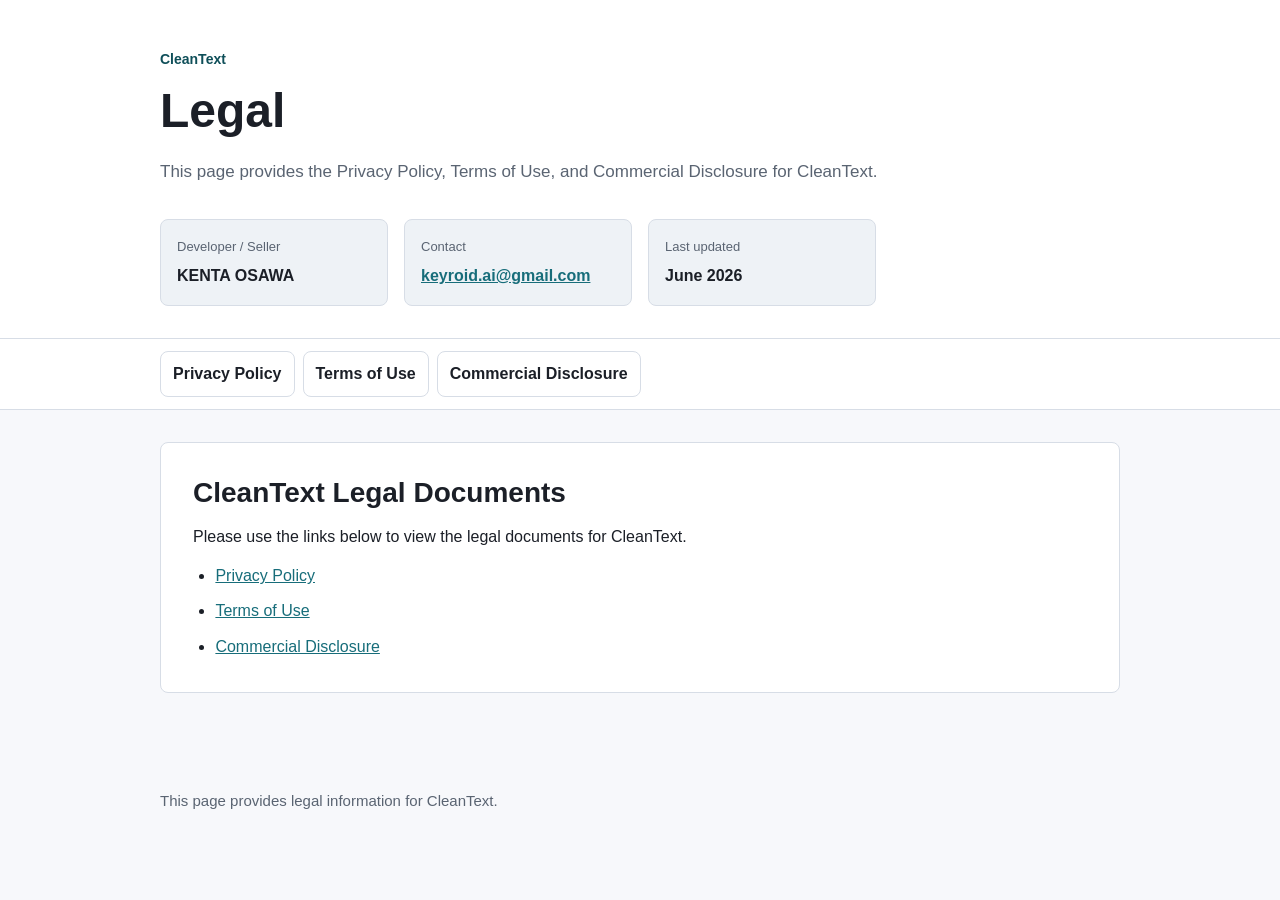
==== commit 94dcf6a5: "Translate CleanText legal pages to English" ====
--- a/index.html
+++ b/index.html
@@ -1,61 +1,61 @@
 <!doctype html>
-<html lang="ja">
+<html lang="en">
   <head>
     <meta charset="utf-8">
     <meta name="viewport" content="width=device-width, initial-scale=1">
-    <title>CleanText 法務ページ</title>
-    <meta name="description" content="CleanText の法務文書を掲載しています。">
+    <title>CleanText Legal</title>
+    <meta name="description" content="Legal documents for CleanText.">
     <link rel="stylesheet" href="styles.css">
   </head>
   <body>
-<header class="page-header">
+    <header class="page-header">
       <div class="header-inner">
         <p class="eyebrow">CleanText</p>
-        <h1>法務ページ</h1>
+        <h1>Legal</h1>
         <p class="lead">
-          CleanText の利用規約、プライバシーポリシー、特定商取引法に基づく表記を掲載しています。
+          This page provides the Privacy Policy, Terms of Use, and Commercial Disclosure for CleanText.
         </p>
-        <div class="summary" aria-label="基本情報">
+        <div class="summary" aria-label="Basic information">
           <div class="summary-item">
-            <p class="summary-label">開発者 / 販売事業者</p>
+            <p class="summary-label">Developer / Seller</p>
             <p class="summary-value">KENTA OSAWA</p>
           </div>
           <div class="summary-item">
-            <p class="summary-label">お問い合わせ先</p>
+            <p class="summary-label">Contact</p>
             <p class="summary-value">
               <a href="mailto:keyroid.ai@gmail.com">keyroid.ai@gmail.com</a>
             </p>
           </div>
           <div class="summary-item">
-            <p class="summary-label">適用時期</p>
-            <p class="summary-value">2026年6月</p>
+            <p class="summary-label">Last updated</p>
+            <p class="summary-value">June 2026</p>
           </div>
         </div>
       </div>
     </header>
-<nav class="document-nav" aria-label="文書一覧">
-  <ul>
-    <li><a href="terms.html">利用規約</a></li>
-    <li><a href="privacy.html">プライバシーポリシー</a></li>
-    <li><a href="tokusho.html">特定商取引法に基づく表記</a></li>
-  </ul>
-</nav>
+
+    <nav class="document-nav" aria-label="Documents">
+      <ul>
+        <li><a href="privacy.html">Privacy Policy</a></li>
+        <li><a href="terms.html">Terms of Use</a></li>
+        <li><a href="tokusho.html">Commercial Disclosure</a></li>
+      </ul>
+    </nav>
 
     <main>
-<section class="document">
-  <h2>CleanText 法務ページ</h2>
-  <p>CleanText の法務文書を掲載しています。</p>
-  <ul>
-    <li><a href="privacy.html">プライバシーポリシー</a></li>
-    <li><a href="terms.html">利用規約</a></li>
-    <li><a href="tokusho.html">特定商取引法に基づく表記</a></li>
-  </ul>
-</section>
+      <section class="document">
+        <h2>CleanText Legal Documents</h2>
+        <p>Please use the links below to view the legal documents for CleanText.</p>
+        <ul>
+          <li><a href="privacy.html">Privacy Policy</a></li>
+          <li><a href="terms.html">Terms of Use</a></li>
+          <li><a href="tokusho.html">Commercial Disclosure</a></li>
+        </ul>
+      </section>
+    </main>
 
-    </main>
-<footer class="page-footer">
-  <p>このページは CleanText の法務情報を公開するための静的ページです。</p>
-</footer>
-
+    <footer class="page-footer">
+      <p>This page provides legal information for CleanText.</p>
+    </footer>
   </body>
 </html>
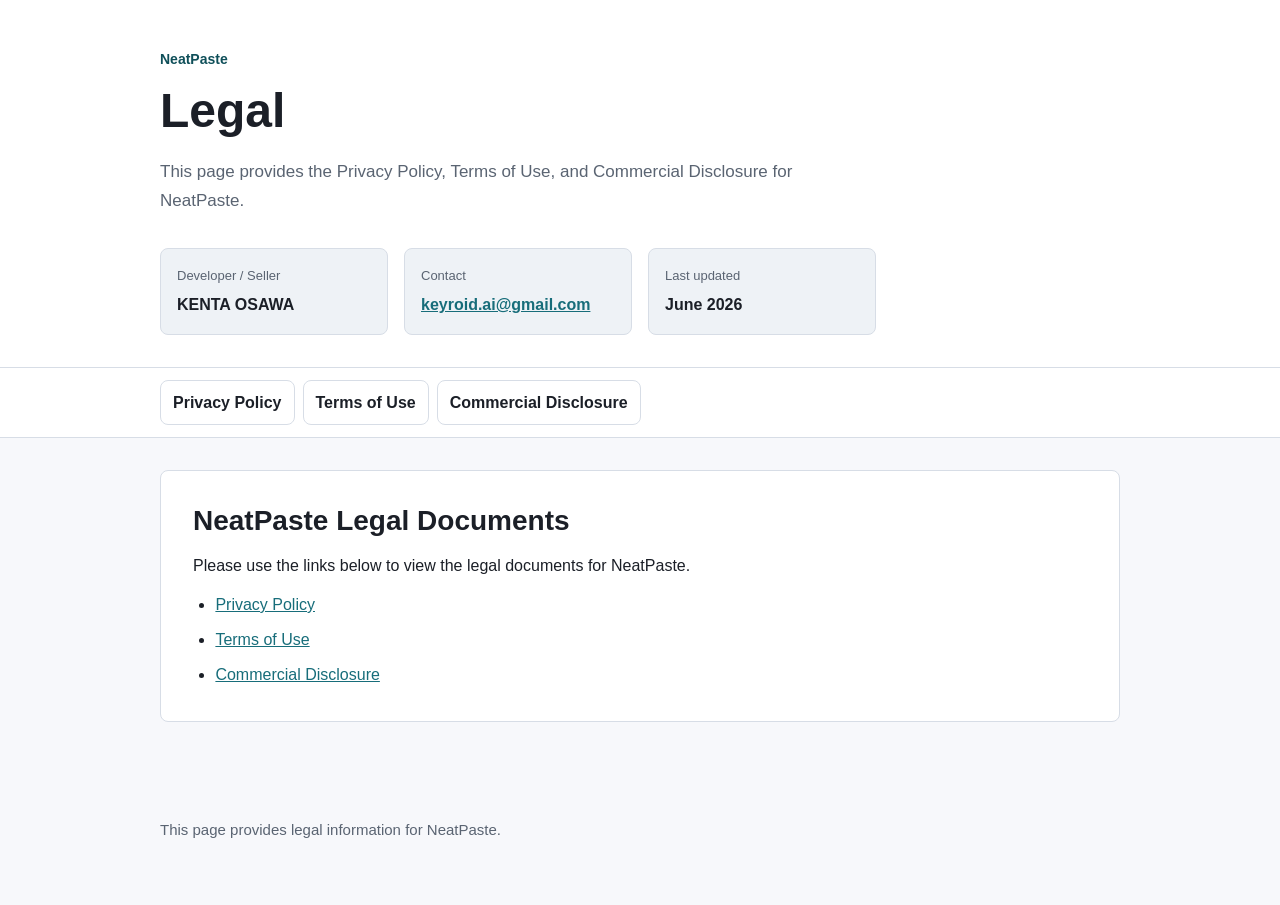
==== commit 685f25c8: "Rename legal pages to NeatPaste" ====
--- a/index.html
+++ b/index.html
@@ -3,17 +3,17 @@
   <head>
     <meta charset="utf-8">
     <meta name="viewport" content="width=device-width, initial-scale=1">
-    <title>CleanText Legal</title>
-    <meta name="description" content="Legal documents for CleanText.">
+    <title>NeatPaste Legal</title>
+    <meta name="description" content="Legal documents for NeatPaste.">
     <link rel="stylesheet" href="styles.css">
   </head>
   <body>
     <header class="page-header">
       <div class="header-inner">
-        <p class="eyebrow">CleanText</p>
+        <p class="eyebrow">NeatPaste</p>
         <h1>Legal</h1>
         <p class="lead">
-          This page provides the Privacy Policy, Terms of Use, and Commercial Disclosure for CleanText.
+          This page provides the Privacy Policy, Terms of Use, and Commercial Disclosure for NeatPaste.
         </p>
         <div class="summary" aria-label="Basic information">
           <div class="summary-item">
@@ -44,8 +44,8 @@
 
     <main>
       <section class="document">
-        <h2>CleanText Legal Documents</h2>
-        <p>Please use the links below to view the legal documents for CleanText.</p>
+        <h2>NeatPaste Legal Documents</h2>
+        <p>Please use the links below to view the legal documents for NeatPaste.</p>
         <ul>
           <li><a href="privacy.html">Privacy Policy</a></li>
           <li><a href="terms.html">Terms of Use</a></li>
@@ -55,7 +55,7 @@
     </main>
 
     <footer class="page-footer">
-      <p>This page provides legal information for CleanText.</p>
+      <p>This page provides legal information for NeatPaste.</p>
     </footer>
   </body>
 </html>
